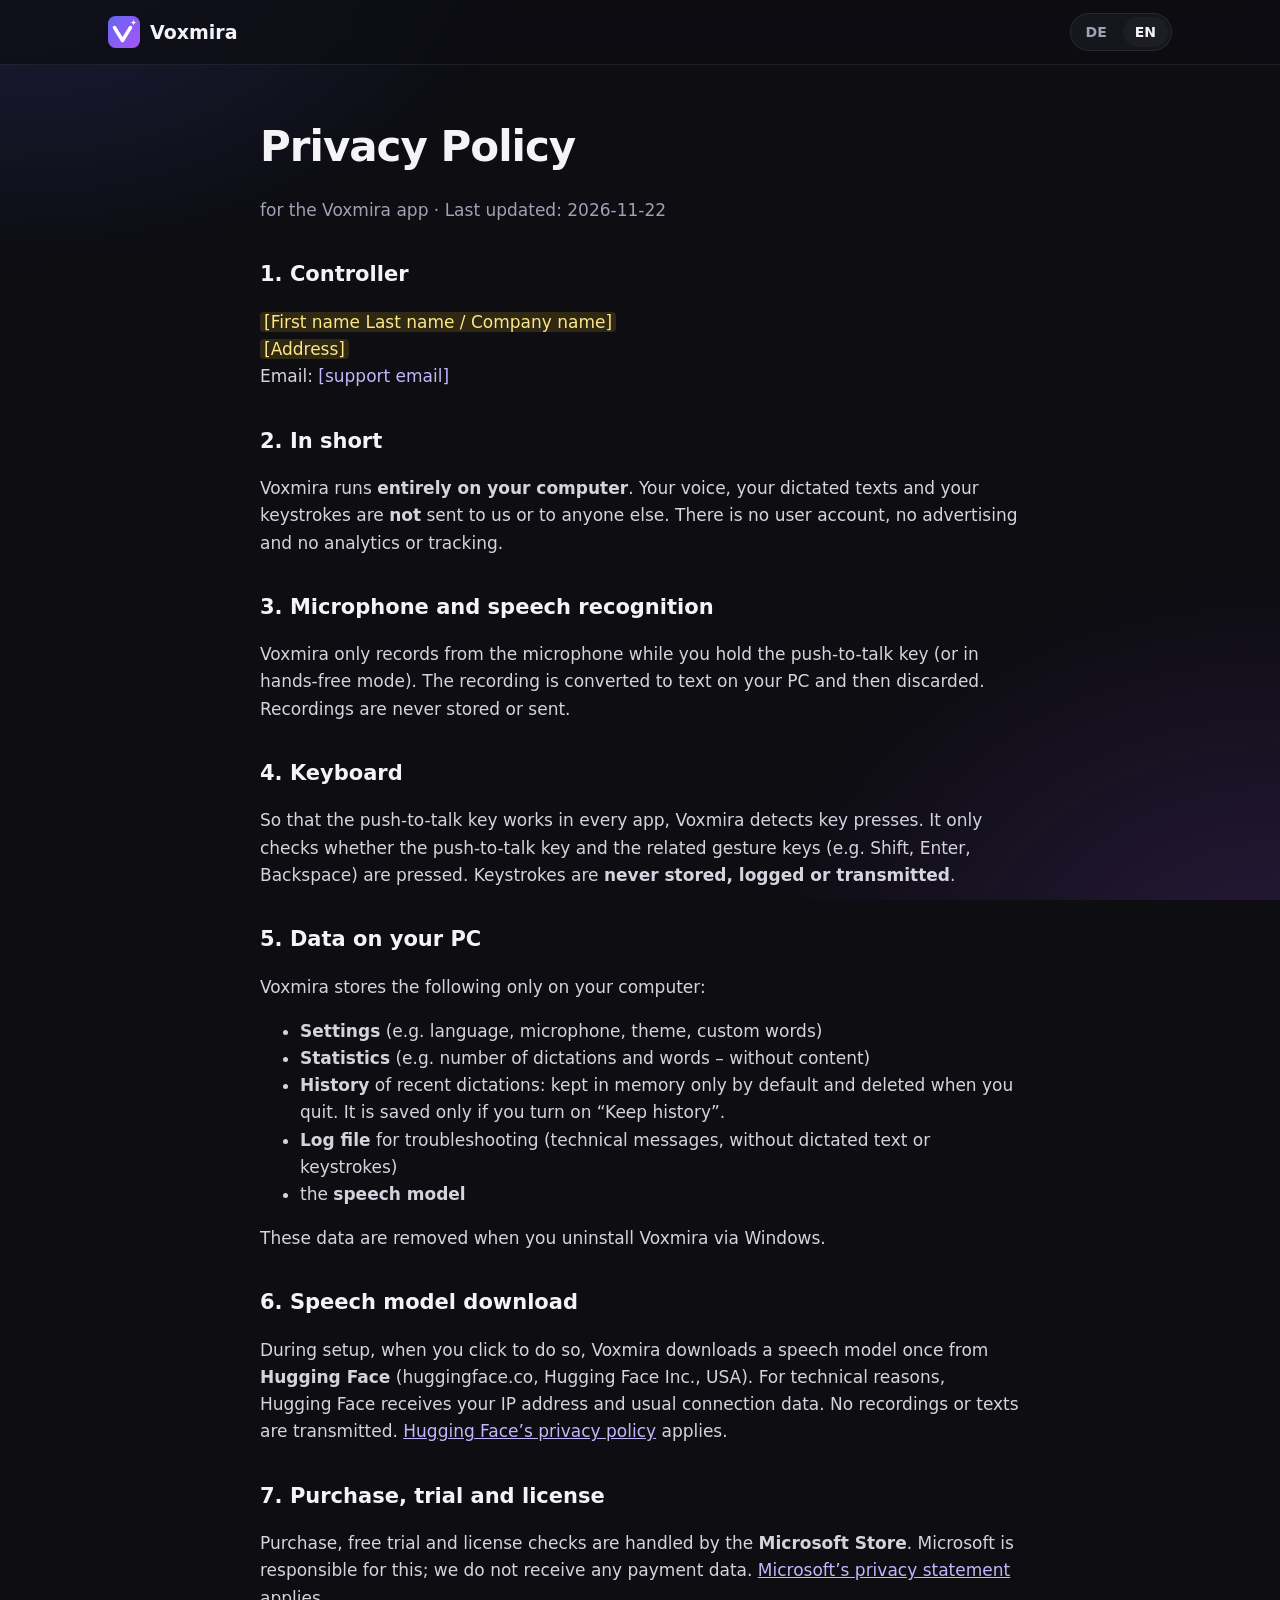
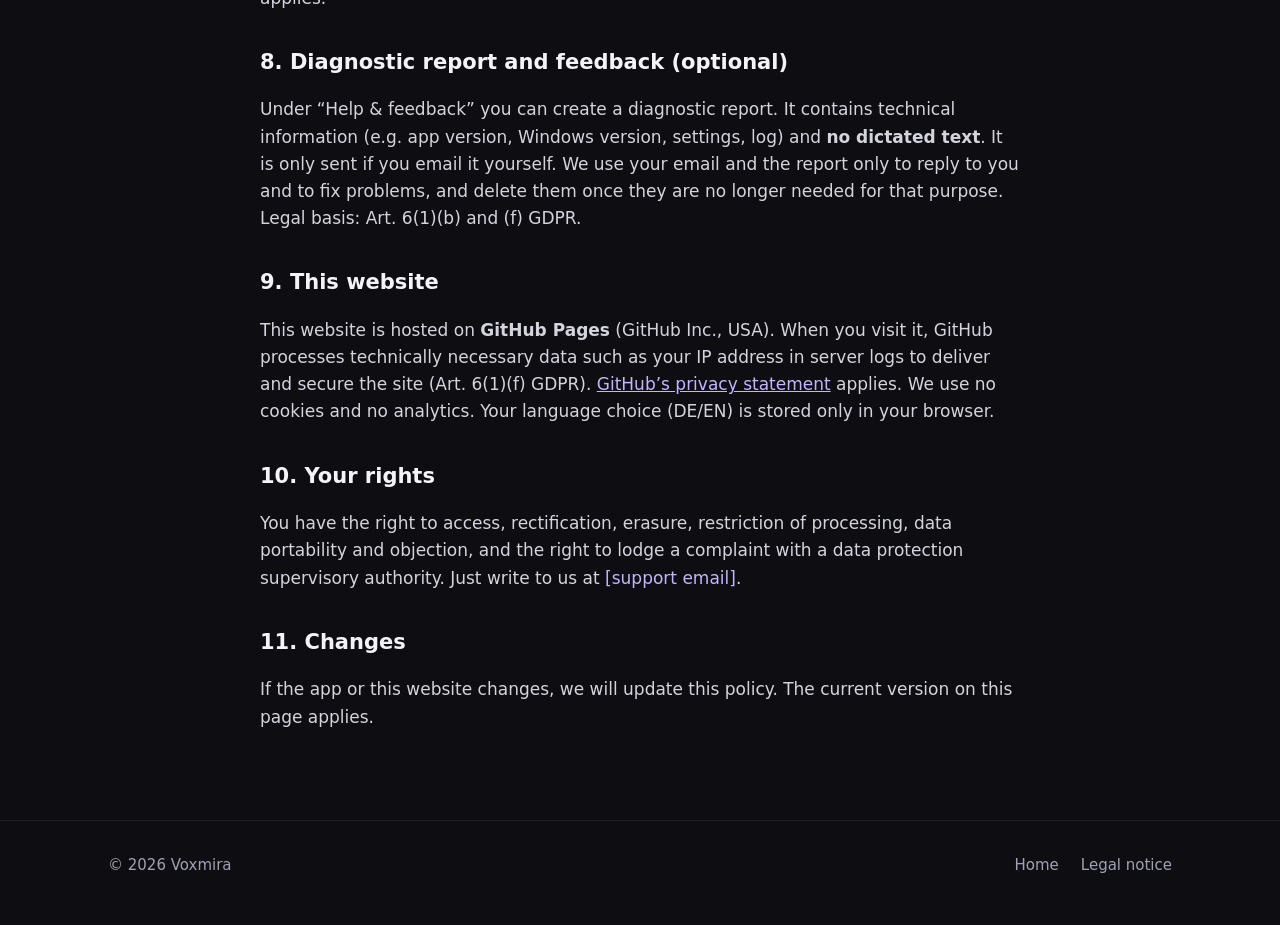
==== datenschutz.html @ 9b49f681 "Store-Bilder (Logo, Werbebild, 4 Screenshots DE/EN), Webseite (Start, Datenschutz, Impressum, DE/EN)" ====
<!doctype html>
<html lang="de" data-lang="de">
<head>
<meta charset="utf-8">
<meta name="viewport" content="width=device-width, initial-scale=1">
<title>Voxmira – Datenschutz</title>
<meta name="robots" content="noindex">
<link rel="icon" href="logo.svg" type="image/svg+xml">
<link rel="stylesheet" href="style.css">
<script src="config.js"></script>
</head>
<body>
<header class="top">
  <div class="wrap">
    <a class="brand" href="./"><img src="logo.svg" alt="">Voxmira</a>
    <div class="langs" role="group" aria-label="Sprache / Language">
      <button data-l="de" onclick="setLang('de')">DE</button>
      <button data-l="en" onclick="setLang('en')">EN</button>
    </div>
  </div>
</header>

<main class="wrap">
<!-- ===================== DEUTSCH ===================== -->
<article class="doc" lang="de">
  <h1>Datenschutzerklärung</h1>
  <p class="muted">für die App Voxmira · Stand: 22.11.2026</p>

  <h2>1. Verantwortlicher</h2>
  <p><span class="placeholder">[Vorname Nachname / Firmenname]</span><br>
     <span class="placeholder">[Anschrift]</span><br>
     E-Mail: <a data-mail></a></p>

  <h2>2. Kurz gesagt</h2>
  <p>Voxmira arbeitet <b>vollständig auf deinem Computer</b>. Deine Stimme, deine diktierten Texte und deine Tastatureingaben werden <b>nicht</b> an uns oder an Dritte übertragen. Es gibt kein Benutzerkonto, keine Werbung, keine Analyse- oder Tracking-Dienste.</p>

  <h2>3. Mikrofon und Spracherkennung</h2>
  <p>Voxmira nimmt das Mikrofon nur auf, solange du die Sprechtaste hältst (oder im Freihand-Modus). Die Aufnahme wird direkt auf deinem PC in Text umgewandelt und danach verworfen. Aufnahmen werden weder gespeichert noch versendet.</p>

  <h2>4. Tastatur</h2>
  <p>Damit du die Sprechtaste in jedem Programm nutzen kannst, erkennt Voxmira Tastendrücke. Ausgewertet wird nur, ob die Sprechtaste und die dazugehörigen Gesten-Tasten (z. B. Shift, Enter, Rücktaste) gedrückt sind. Tastatureingaben werden <b>nie gespeichert, protokolliert oder übertragen</b>.</p>

  <h2>5. Daten auf deinem PC</h2>
  <p>Voxmira speichert ausschließlich auf deinem Computer:</p>
  <ul>
    <li><b>Einstellungen</b> (z. B. Sprache, Mikrofon, Design, eigene Wörter)</li>
    <li><b>Statistik</b> (z. B. Anzahl der Diktate und Wörter – ohne Inhalte)</li>
    <li><b>Verlauf</b> der letzten Diktate: standardmäßig nur im Arbeitsspeicher und nach dem Beenden gelöscht. Nur wenn du „Verlauf behalten“ einschaltest, wird er gespeichert.</li>
    <li><b>Protokolldatei</b> zur Fehlersuche (technische Meldungen, ohne diktierte Texte und ohne Tastatureingaben)</li>
    <li>das <b>Sprachmodell</b></li>
  </ul>
  <p>Beim Deinstallieren über Windows werden diese Daten entfernt.</p>

  <h2>6. Download des Sprachmodells</h2>
  <p>Beim Einrichten lädt Voxmira auf deinen Klick einmalig ein Sprachmodell von <b>Hugging Face</b> (huggingface.co, Hugging Face Inc., USA) herunter. Dabei erfährt Hugging Face technisch bedingt deine IP-Adresse und übliche Verbindungsdaten. Es werden keine Aufnahmen oder Texte übertragen. Es gilt die <a href="https://huggingface.co/privacy" rel="noopener">Datenschutzerklärung von Hugging Face</a>.</p>

  <h2>7. Kauf, Testphase und Lizenz</h2>
  <p>Kauf, kostenlose Testphase und Lizenzprüfung laufen über den <b>Microsoft Store</b>. Dafür ist Microsoft verantwortlich; wir erhalten keine Zahlungsdaten. Es gilt die <a href="https://privacy.microsoft.com/de-de/privacystatement" rel="noopener">Datenschutzerklärung von Microsoft</a>.</p>

  <h2>8. Problembericht und Feedback (freiwillig)</h2>
  <p>Unter „Hilfe &amp; Feedback“ kannst du einen Analysebericht erstellen. Er enthält technische Angaben (z. B. App-Version, Windows-Version, Einstellungen, Protokoll) und <b>keine diktierten Texte</b>. Der Bericht wird nur verschickt, wenn du ihn selbst per E-Mail sendest. Wir nutzen deine E-Mail und den Bericht nur, um dir zu antworten und Fehler zu beheben, und löschen sie, wenn sie dafür nicht mehr nötig sind. Rechtsgrundlage ist Art. 6 Abs. 1 lit. b und f DSGVO.</p>

  <h2>9. Diese Webseite</h2>
  <p>Diese Webseite wird über <b>GitHub Pages</b> (GitHub Inc., USA) bereitgestellt. Beim Aufruf verarbeitet GitHub technisch notwendige Daten wie deine IP-Adresse in Server-Protokollen, um die Seite auszuliefern und abzusichern (Art. 6 Abs. 1 lit. f DSGVO). Es gilt die <a href="https://docs.github.com/de/site-policy/privacy-policies/github-general-privacy-statement" rel="noopener">Datenschutzerklärung von GitHub</a>. Wir setzen keine Cookies und keine Analyse-Werkzeuge ein. Deine Sprachwahl (DE/EN) wird nur in deinem Browser gespeichert.</p>

  <h2>10. Deine Rechte</h2>
  <p>Du hast das Recht auf Auskunft, Berichtigung, Löschung, Einschränkung der Verarbeitung, Datenübertragbarkeit und Widerspruch sowie das Recht, dich bei einer Datenschutz-Aufsichtsbehörde zu beschweren. Schreib uns dazu einfach an <a data-mail></a>.</p>

  <h2>11. Änderungen</h2>
  <p>Wenn sich die App oder diese Webseite ändert, passen wir diese Erklärung an. Es gilt die jeweils aktuelle Fassung auf dieser Seite.</p>
</article>

<!-- ===================== ENGLISH ===================== -->
<article class="doc" lang="en">
  <h1>Privacy Policy</h1>
  <p class="muted">for the Voxmira app · Last updated: 2026-11-22</p>

  <h2>1. Controller</h2>
  <p><span class="placeholder">[First name Last name / Company name]</span><br>
     <span class="placeholder">[Address]</span><br>
     Email: <a data-mail></a></p>

  <h2>2. In short</h2>
  <p>Voxmira runs <b>entirely on your computer</b>. Your voice, your dictated texts and your keystrokes are <b>not</b> sent to us or to anyone else. There is no user account, no advertising and no analytics or tracking.</p>

  <h2>3. Microphone and speech recognition</h2>
  <p>Voxmira only records from the microphone while you hold the push-to-talk key (or in hands-free mode). The recording is converted to text on your PC and then discarded. Recordings are never stored or sent.</p>

  <h2>4. Keyboard</h2>
  <p>So that the push-to-talk key works in every app, Voxmira detects key presses. It only checks whether the push-to-talk key and the related gesture keys (e.g. Shift, Enter, Backspace) are pressed. Keystrokes are <b>never stored, logged or transmitted</b>.</p>

  <h2>5. Data on your PC</h2>
  <p>Voxmira stores the following only on your computer:</p>
  <ul>
    <li><b>Settings</b> (e.g. language, microphone, theme, custom words)</li>
    <li><b>Statistics</b> (e.g. number of dictations and words – without content)</li>
    <li><b>History</b> of recent dictations: kept in memory only by default and deleted when you quit. It is saved only if you turn on “Keep history”.</li>
    <li><b>Log file</b> for troubleshooting (technical messages, without dictated text or keystrokes)</li>
    <li>the <b>speech model</b></li>
  </ul>
  <p>These data are removed when you uninstall Voxmira via Windows.</p>

  <h2>6. Speech model download</h2>
  <p>During setup, when you click to do so, Voxmira downloads a speech model once from <b>Hugging Face</b> (huggingface.co, Hugging Face Inc., USA). For technical reasons, Hugging Face receives your IP address and usual connection data. No recordings or texts are transmitted. <a href="https://huggingface.co/privacy" rel="noopener">Hugging Face’s privacy policy</a> applies.</p>

  <h2>7. Purchase, trial and license</h2>
  <p>Purchase, free trial and license checks are handled by the <b>Microsoft Store</b>. Microsoft is responsible for this; we do not receive any payment data. <a href="https://privacy.microsoft.com/en-us/privacystatement" rel="noopener">Microsoft’s privacy statement</a> applies.</p>

  <h2>8. Diagnostic report and feedback (optional)</h2>
  <p>Under “Help &amp; feedback” you can create a diagnostic report. It contains technical information (e.g. app version, Windows version, settings, log) and <b>no dictated text</b>. It is only sent if you email it yourself. We use your email and the report only to reply to you and to fix problems, and delete them once they are no longer needed for that purpose. Legal basis: Art. 6(1)(b) and (f) GDPR.</p>

  <h2>9. This website</h2>
  <p>This website is hosted on <b>GitHub Pages</b> (GitHub Inc., USA). When you visit it, GitHub processes technically necessary data such as your IP address in server logs to deliver and secure the site (Art. 6(1)(f) GDPR). <a href="https://docs.github.com/en/site-policy/privacy-policies/github-general-privacy-statement" rel="noopener">GitHub’s privacy statement</a> applies. We use no cookies and no analytics. Your language choice (DE/EN) is stored only in your browser.</p>

  <h2>10. Your rights</h2>
  <p>You have the right to access, rectification, erasure, restriction of processing, data portability and objection, and the right to lodge a complaint with a data protection supervisory authority. Just write to us at <a data-mail></a>.</p>

  <h2>11. Changes</h2>
  <p>If the app or this website changes, we will update this policy. The current version on this page applies.</p>
</article>
</main>

<footer>
  <div class="wrap">
    <span>© 2026 Voxmira</span>
    <nav>
      <a href="./"><span lang="de">Startseite</span><span lang="en">Home</span></a>
      <a href="impressum.html"><span lang="de">Impressum</span><span lang="en">Legal notice</span></a>
    </nav>
  </div>
</footer>
</body>
</html>
---- style.css ----
:root {
  --bg: #0d0d12;
  --surface: #16161d;
  --surface-2: #1d1d26;
  --border: rgba(255, 255, 255, .08);
  --text: #f4f4f8;
  --muted: #a1a1b5;
  --v1: #6366f1;
  --v2: #a855f7;
  --green: #22c55e;
  --radius: 18px;
  color-scheme: dark;
}

* { box-sizing: border-box; }
html { scroll-behavior: smooth; }
body {
  margin: 0;
  background: var(--bg);
  color: var(--text);
  font-family: "Segoe UI Variable Text", "Segoe UI", system-ui, -apple-system, sans-serif;
  font-size: 17px;
  line-height: 1.6;
  -webkit-font-smoothing: antialiased;
}
body::before {
  content: "";
  position: fixed; inset: 0; z-index: -1; pointer-events: none;
  background:
    radial-gradient(900px 600px at 0% -10%, rgba(99, 102, 241, .22), transparent 60%),
    radial-gradient(900px 700px at 100% 110%, rgba(168, 85, 247, .18), transparent 60%);
}

/* Sprachumschaltung: Inhalte gibt es doppelt, sichtbar ist nur die aktive Sprache */
html[data-lang="de"] [lang="en"]:not(html),
html[data-lang="en"] [lang="de"]:not(html) { display: none !important; }

a { color: #c4b5fd; }
a:hover { color: #ddd6fe; }
img { max-width: 100%; display: block; }

.wrap { max-width: 1120px; margin: 0 auto; padding: 0 16px; }
@media (min-width: 640px) { .wrap { padding: 0 28px; } }

.grad {
  background: linear-gradient(90deg, var(--v1), var(--v2));
  -webkit-background-clip: text; background-clip: text; color: transparent;
}

/* Kopfzeile */
header.top { position: sticky; top: 0; z-index: 10; backdrop-filter: blur(14px); background: rgba(13, 13, 18, .72); border-bottom: 1px solid var(--border); }
header.top .wrap { display: flex; align-items: center; justify-content: space-between; height: 64px; gap: 12px; }
.brand { display: flex; align-items: center; gap: 10px; font-weight: 700; font-size: 19px; color: var(--text); text-decoration: none; }
.brand img { width: 32px; height: 32px; }
.langs { display: flex; gap: 4px; background: var(--surface); border: 1px solid var(--border); border-radius: 999px; padding: 3px; }
.langs button { border: 0; background: transparent; color: var(--muted); font: inherit; font-size: 14px; font-weight: 600; padding: 4px 12px; border-radius: 999px; cursor: pointer; }
html[data-lang="de"] .langs [data-l="de"], html[data-lang="en"] .langs [data-l="en"] { background: var(--surface-2); color: var(--text); }

/* Knöpfe */
.btn {
  display: inline-flex; align-items: center; gap: 10px;
  padding: 14px 26px; border-radius: 14px; font-weight: 650; font-size: 17px;
  color: #fff; text-decoration: none; cursor: pointer;
  background: linear-gradient(90deg, var(--v1), var(--v2));
  box-shadow: 0 12px 34px rgba(139, 92, 246, .35);
  transition: transform .15s ease, box-shadow .15s ease;
}
.btn:hover { color: #fff; transform: translateY(-1px); box-shadow: 0 16px 40px rgba(139, 92, 246, .45); }
.btn svg { width: 20px; height: 20px; flex: none; }
.btn.soon { cursor: default; opacity: .85; }
.btn.soon:hover { transform: none; }
.note { color: var(--muted); font-size: 15px; margin-top: 14px; }

/* Startbereich */
.hero { text-align: center; padding: 72px 0 40px; }
.hero .icon { width: 96px; height: 96px; margin: 0 auto 28px; filter: drop-shadow(0 18px 40px rgba(139, 92, 246, .5)); }
.hero h1 { font-size: clamp(38px, 7vw, 68px); line-height: 1.05; letter-spacing: -1.5px; margin: 0; font-weight: 750; }
.hero p.lead { font-size: clamp(18px, 2.4vw, 22px); color: var(--muted); max-width: 640px; margin: 20px auto 32px; }

/* Vorführung: Fenster + Leiste */
.demo { max-width: 760px; margin: 48px auto 0; text-align: left; }
.demo .win { background: #f7f7fa; color: #1e1e23; border-radius: var(--radius); overflow: hidden; box-shadow: 0 30px 80px rgba(0, 0, 0, .55); }
.demo .win .bar { height: 40px; background: #ececf2; display: flex; align-items: center; gap: 8px; padding: 0 16px; font-size: 14px; color: #666; }
.demo .win .bar i { width: 11px; height: 11px; border-radius: 50%; background: #cfcfd8; display: block; }
.demo .win .body { padding: 22px 26px; min-height: 130px; font-size: 18px; }
.caret { display: inline-block; width: 2px; height: 1.1em; background: var(--v1); vertical-align: -3px; animation: blink 1s steps(1) infinite; }
@keyframes blink { 50% { opacity: 0; } }
.vbar { display: flex; align-items: center; gap: 12px; margin-top: 18px; height: 50px; padding: 0 18px; border-radius: 14px; background: rgba(28, 28, 30, .96); box-shadow: 0 16px 40px rgba(0, 0, 0, .5), 0 0 0 1px var(--border); font-size: 16px; transition: opacity .3s; }
.vbar .dot { width: 11px; height: 11px; border-radius: 50%; background: var(--green); box-shadow: 0 0 12px rgba(34, 197, 94, .8); flex: none; }
.vbar.idle .dot { background: #8b5cf6; box-shadow: none; }
.vbar b { flex: none; color: #e1e1e6; }
.vbar span { flex: 1; color: #c6c6cc; white-space: nowrap; overflow: hidden; text-overflow: ellipsis; min-width: 0; }
.vbar .lvl { width: 70px; height: 4px; background: #47474d; border-radius: 2px; overflow: hidden; flex: none; }
.vbar .lvl i { display: block; height: 100%; width: 0; background: var(--green); transition: width .12s; }
kbd { font-family: inherit; font-size: .85em; font-weight: 700; padding: 2px 8px; border-radius: 7px; background: var(--surface-2); border: 1px solid var(--border); border-bottom-width: 3px; }

/* Abschnitte */
section { padding: 64px 0; }
section h2 { font-size: clamp(28px, 4.2vw, 40px); letter-spacing: -.8px; line-height: 1.15; margin: 0 0 12px; text-align: center; }
section p.sub { text-align: center; color: var(--muted); max-width: 620px; margin: 0 auto 40px; }

.grid { display: grid; gap: 16px; grid-template-columns: repeat(auto-fit, minmax(230px, 1fr)); }
.card { background: var(--surface); border: 1px solid var(--border); border-radius: var(--radius); padding: 24px; }
.card .emo { font-size: 28px; }
.card h3 { margin: 10px 0 6px; font-size: 19px; }
.card p { margin: 0; color: var(--muted); font-size: 16px; }

.steps { counter-reset: s; }
.steps .card h3::before { counter-increment: s; content: counter(s); display: inline-grid; place-items: center; width: 30px; height: 30px; margin-right: 10px; border-radius: 50%; background: linear-gradient(135deg, var(--v1), var(--v2)); font-size: 15px; vertical-align: 2px; }

.shots { display: grid; gap: 18px; grid-template-columns: repeat(auto-fit, minmax(300px, 1fr)); }
.shots img { border-radius: 14px; border: 1px solid var(--border); box-shadow: 0 20px 50px rgba(0, 0, 0, .4); }

/* Fragen */
.faq { max-width: 760px; margin: 0 auto; }
.faq details { background: var(--surface); border: 1px solid var(--border); border-radius: 14px; padding: 0 22px; margin-bottom: 10px; }
.faq summary { cursor: pointer; padding: 18px 0; font-weight: 650; list-style: none; display: flex; justify-content: space-between; gap: 12px; }
.faq summary::-webkit-details-marker { display: none; }
.faq summary::after { content: "+"; color: var(--muted); font-weight: 400; font-size: 22px; line-height: 1; }
.faq details[open] summary::after { content: "–"; }
.faq details p { margin: 0 0 18px; color: var(--muted); }

.cta { text-align: center; }

/* Fußzeile */
footer { border-top: 1px solid var(--border); padding: 32px 0 48px; color: var(--muted); font-size: 15px; }
footer .wrap { display: flex; flex-wrap: wrap; gap: 14px 28px; justify-content: space-between; align-items: center; }
footer nav { display: flex; flex-wrap: wrap; gap: 8px 22px; }
footer a { color: var(--muted); text-decoration: none; }
footer a:hover { color: var(--text); }

/* Textseiten (Datenschutz, Impressum) */
.doc { max-width: 760px; margin: 0 auto; padding: 48px 0 72px; }
.doc h1 { font-size: clamp(30px, 5vw, 42px); letter-spacing: -1px; margin: 0 0 6px; }
.doc h2 { font-size: 21px; margin: 34px 0 8px; }
.doc p, .doc li { color: #d4d4de; }
.doc .muted { color: var(--muted); }
.doc code { background: var(--surface-2); padding: 1px 6px; border-radius: 6px; font-size: .92em; }
.placeholder { background: rgba(250, 204, 21, .14); color: #fde68a; padding: 0 4px; border-radius: 4px; }
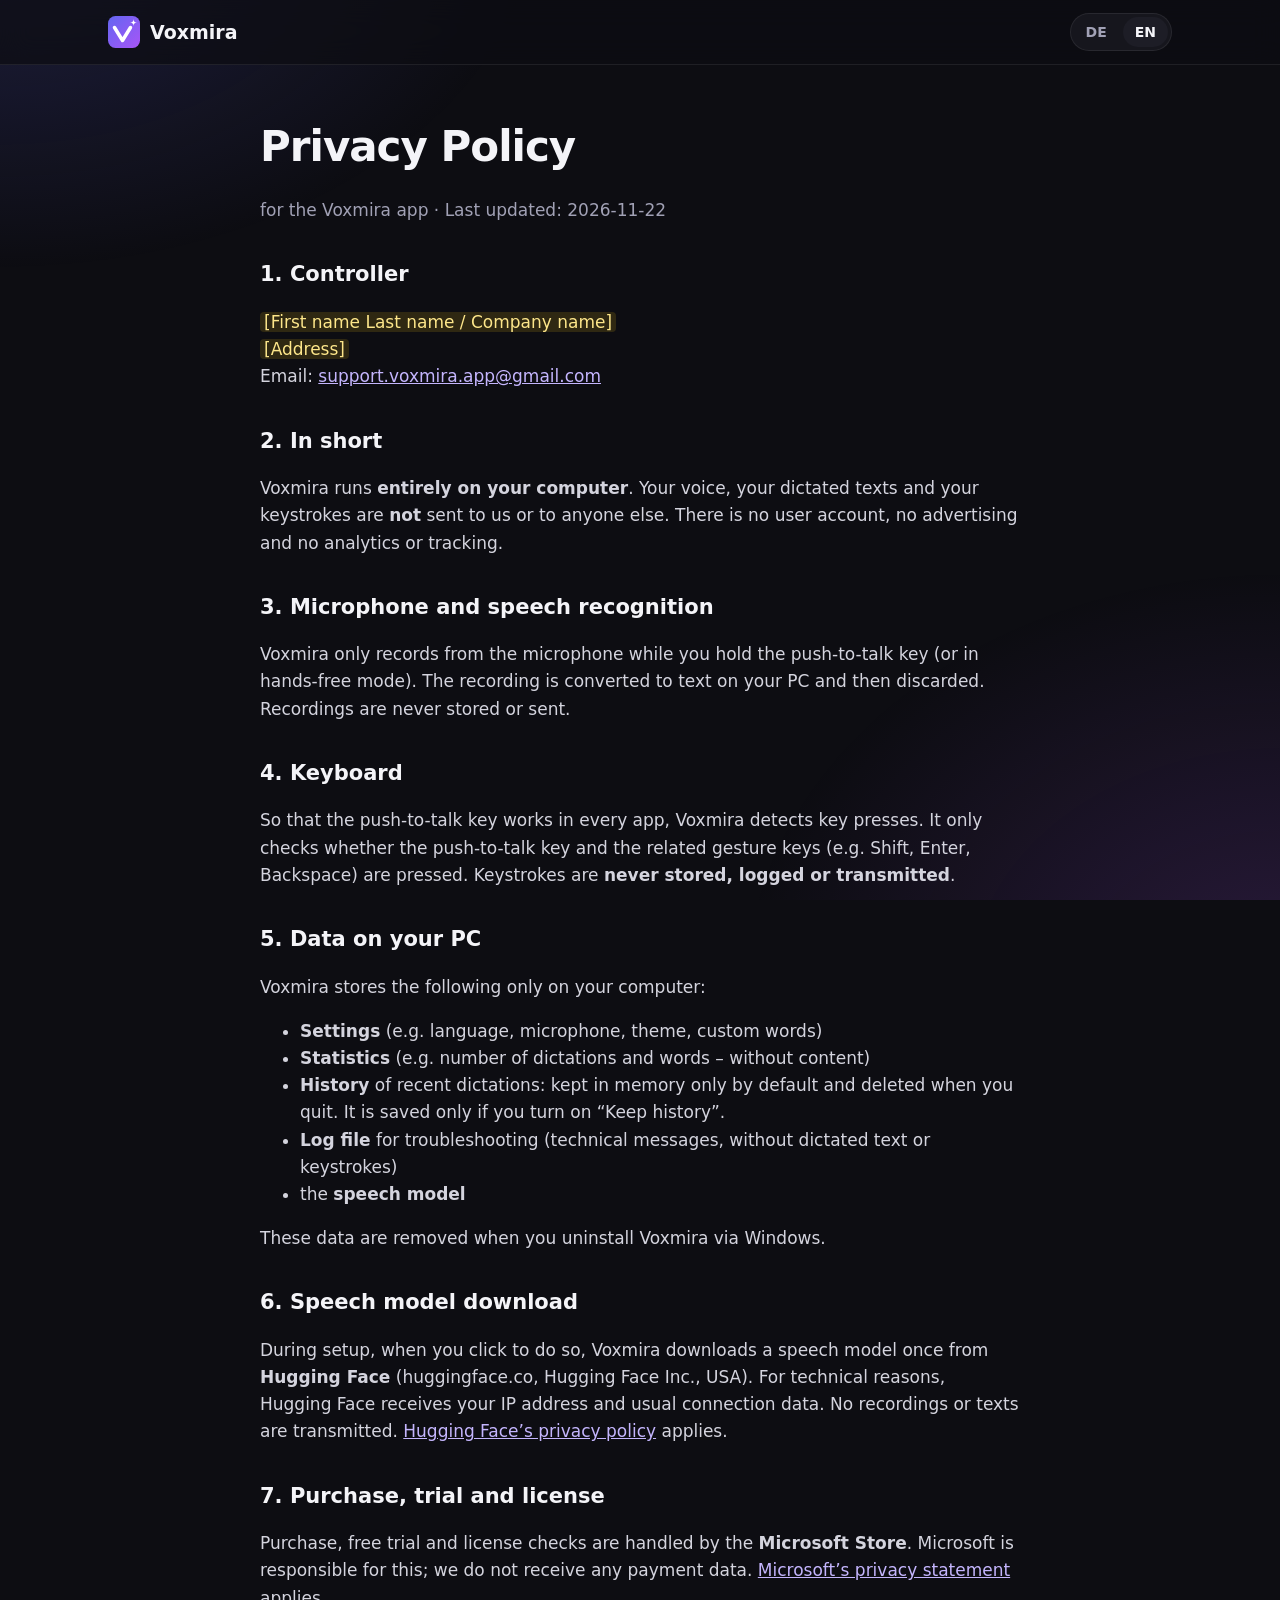
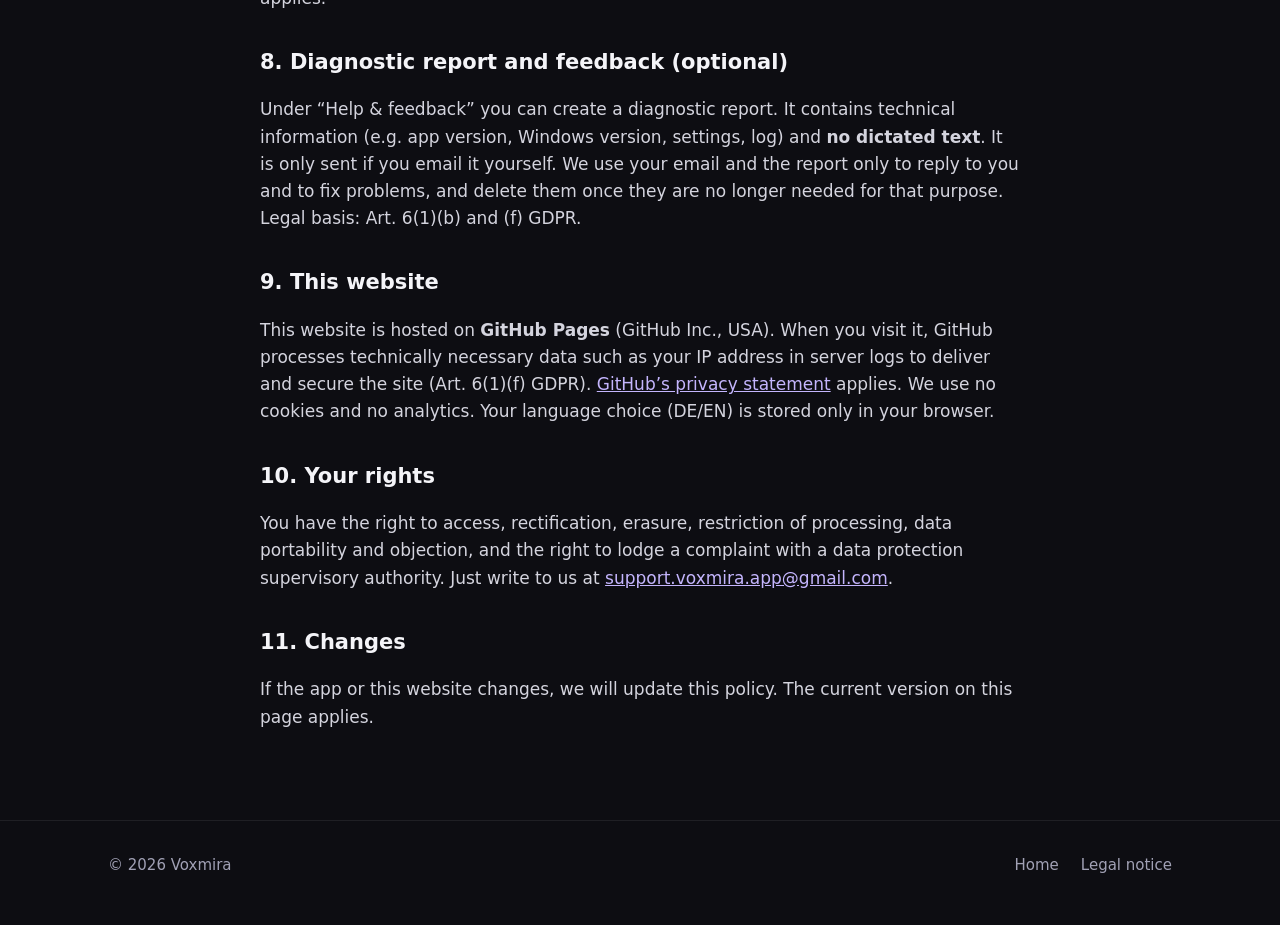
==== commit 957dff0c: "Webseite: Versionsnummer an CSS/JS gegen alten Browser-Zwischenspeicher Co-Authored-By: Claude Opus " ====
--- a/datenschutz.html
+++ b/datenschutz.html
@@ -6,8 +6,8 @@
 <title>Voxmira – Datenschutz</title>
 <meta name="robots" content="noindex">
 <link rel="icon" href="logo.svg" type="image/svg+xml">
-<link rel="stylesheet" href="style.css">
-<script src="config.js"></script>
+<link rel="stylesheet" href="style.css?v=3">
+<script src="config.js?v=3"></script>
 </head>
 <body>
 <header class="top">
--- a/style.css
+++ b/style.css
@@ -108,8 +108,13 @@
 .steps { counter-reset: s; }
 .steps .card h3::before { counter-increment: s; content: counter(s); display: inline-grid; place-items: center; width: 30px; height: 30px; margin-right: 10px; border-radius: 50%; background: linear-gradient(135deg, var(--v1), var(--v2)); font-size: 15px; vertical-align: 2px; }
 
-.shots { display: grid; gap: 18px; grid-template-columns: repeat(auto-fit, minmax(300px, 1fr)); }
-.shots img { border-radius: 14px; border: 1px solid var(--border); box-shadow: 0 20px 50px rgba(0, 0, 0, .4); }
+/* Funktionen mit großen App-Ansichten: Text oben, Bild darunter in (fast) Originalgröße – sonst ist die App-Schrift zu klein */
+.feature { margin-top: 72px; }
+.ftext { max-width: 680px; margin: 0 auto 26px; text-align: center; }
+.feature h3 { font-size: clamp(24px, 3.2vw, 34px); line-height: 1.15; letter-spacing: -.5px; margin: 0 0 10px; }
+.feature p { color: var(--muted); margin: 0; }
+.fimg { max-width: 1100px; margin: 0 auto; }
+.fimg img { width: 100%; border-radius: 14px; border: 1px solid var(--border); box-shadow: 0 24px 60px rgba(0, 0, 0, .5); }
 
 /* Fragen */
 .faq { max-width: 760px; margin: 0 auto; }
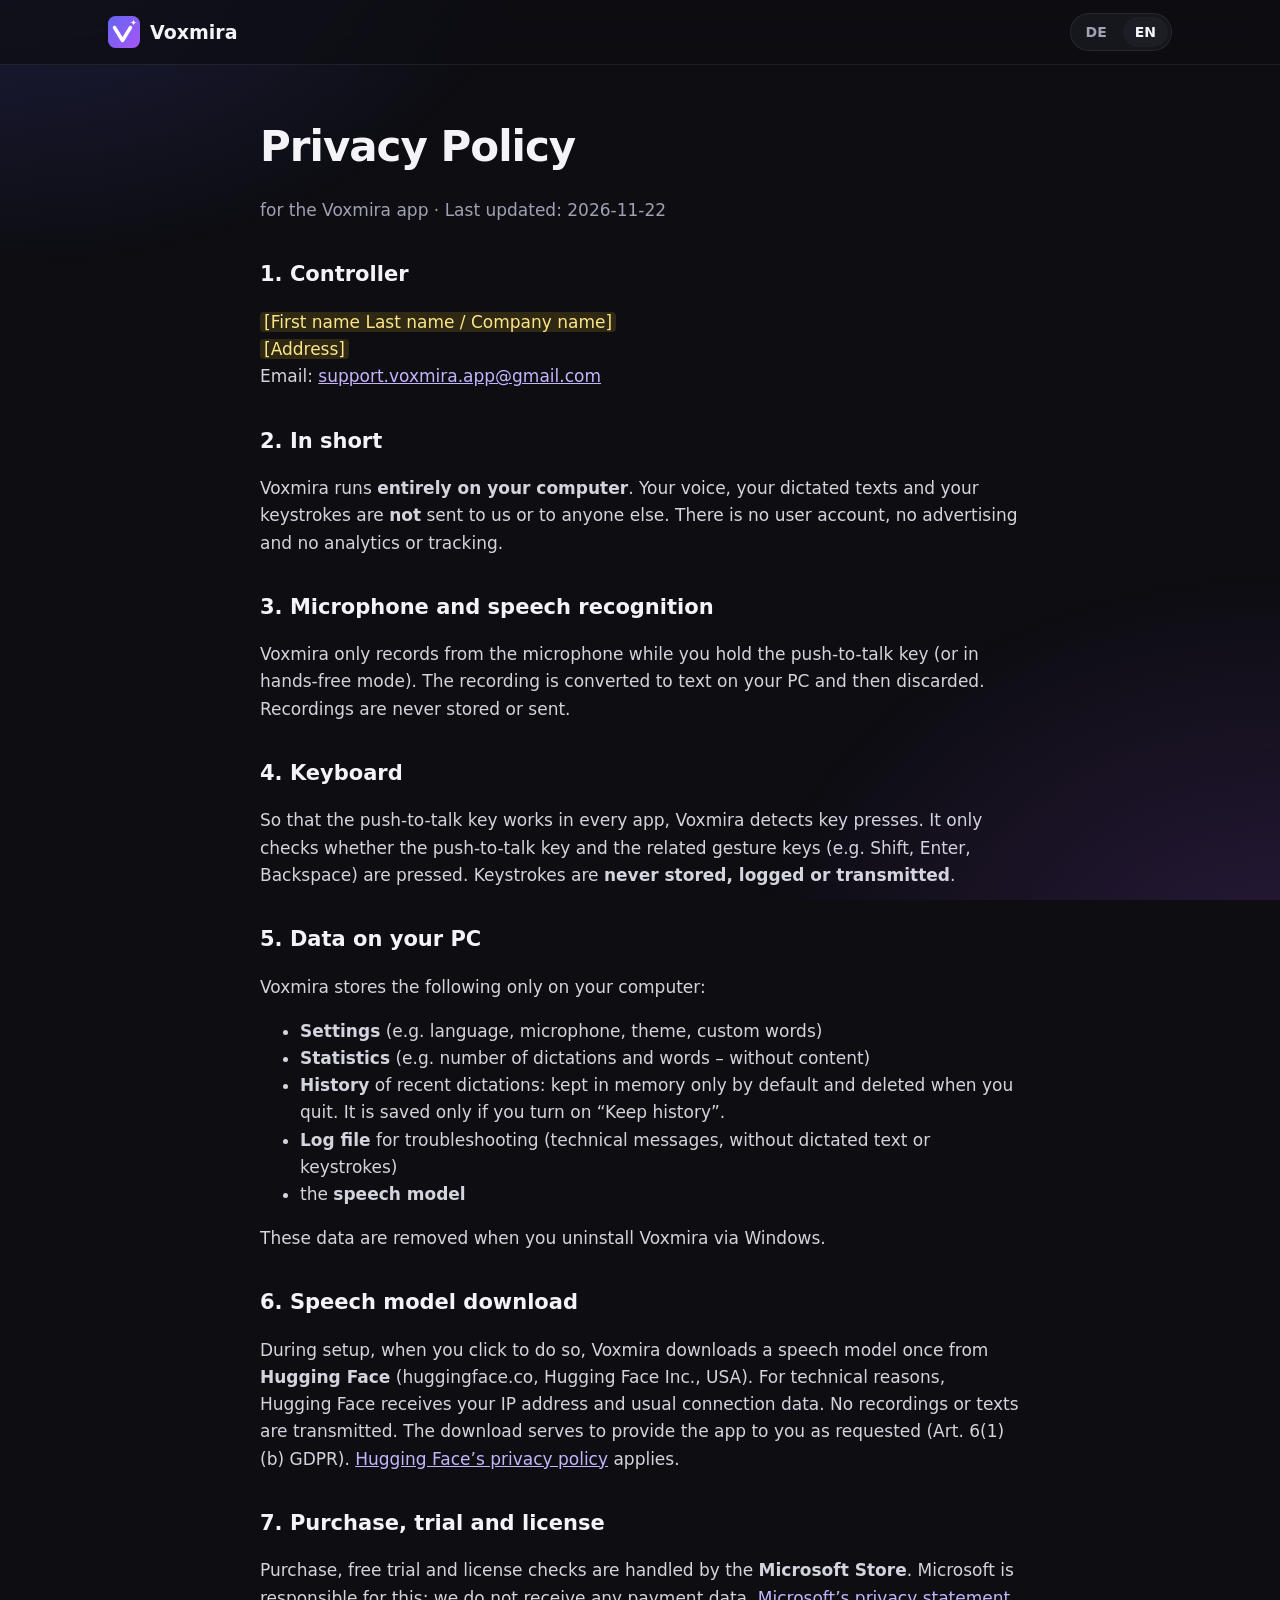
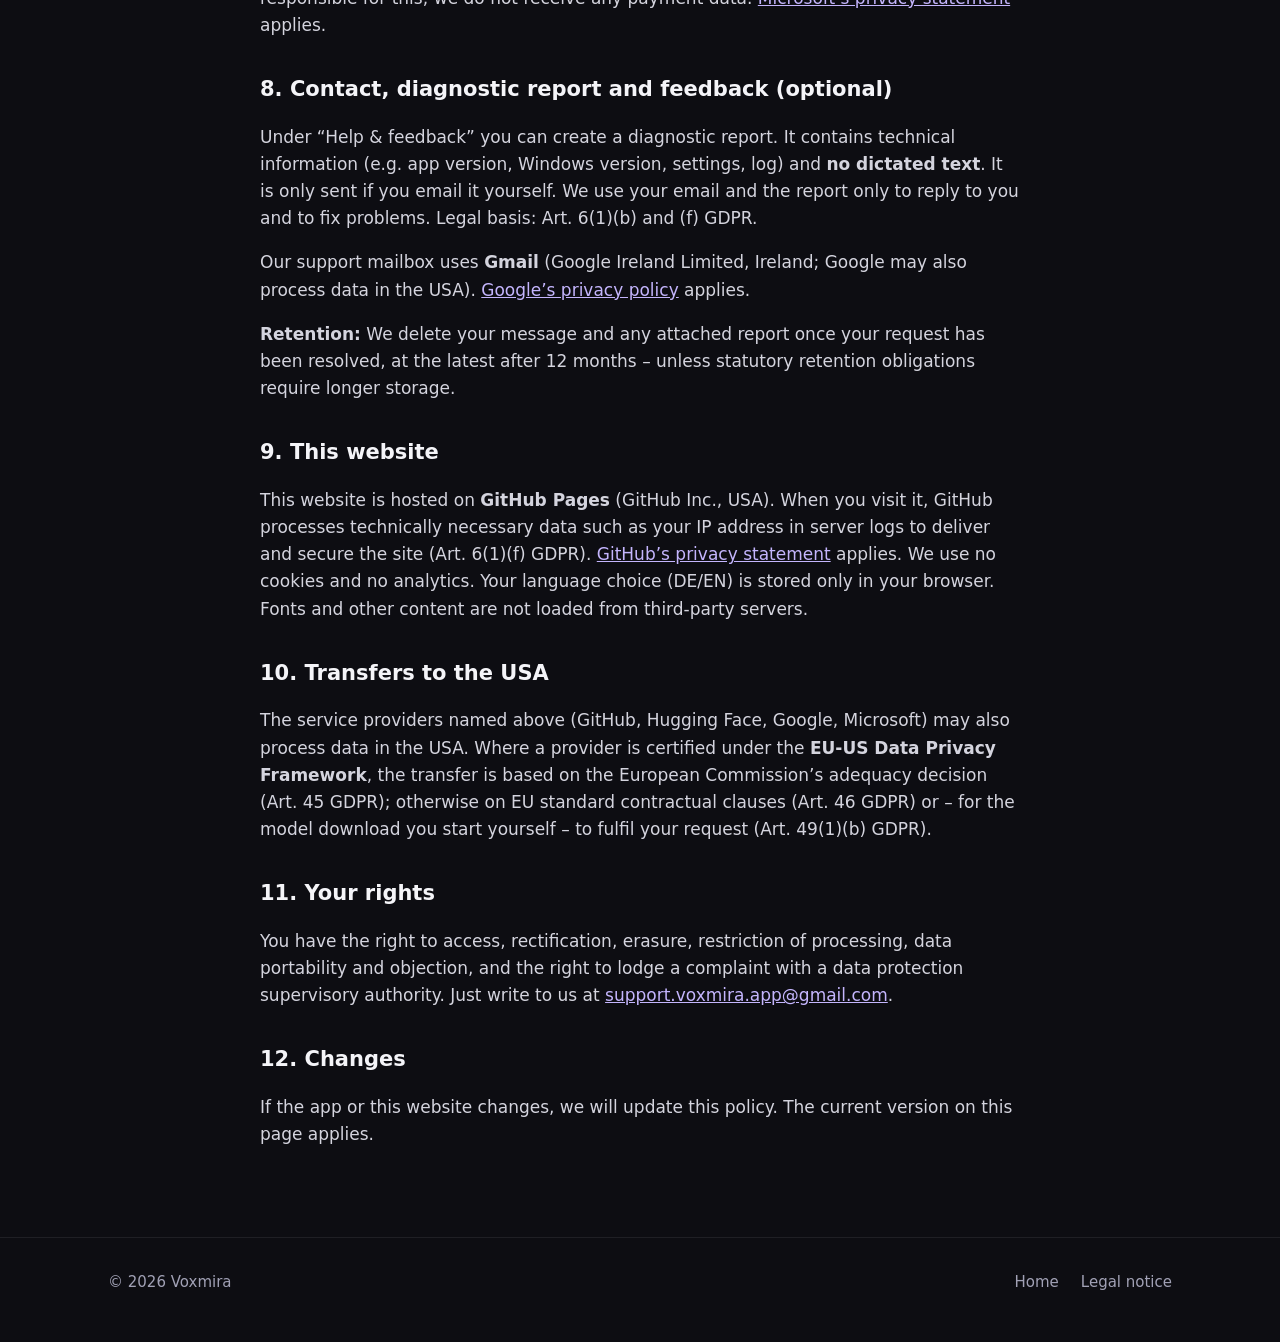
==== commit 4a64843c: "Datenschutz: USA-Übermittlung, Gmail, Speicherdauer, Rechtsgrundlage Download; Impressum: Wirtschaft" ====
--- a/datenschutz.html
+++ b/datenschutz.html
@@ -6,8 +6,8 @@
 <title>Voxmira – Datenschutz</title>
 <meta name="robots" content="noindex">
 <link rel="icon" href="logo.svg" type="image/svg+xml">
-<link rel="stylesheet" href="style.css?v=3">
-<script src="config.js?v=3"></script>
+<link rel="stylesheet" href="style.css?v=5">
+<script src="config.js?v=5"></script>
 </head>
 <body>
 <header class="top">
@@ -52,21 +52,26 @@
   <p>Beim Deinstallieren über Windows werden diese Daten entfernt.</p>
 
   <h2>6. Download des Sprachmodells</h2>
-  <p>Beim Einrichten lädt Voxmira auf deinen Klick einmalig ein Sprachmodell von <b>Hugging Face</b> (huggingface.co, Hugging Face Inc., USA) herunter. Dabei erfährt Hugging Face technisch bedingt deine IP-Adresse und übliche Verbindungsdaten. Es werden keine Aufnahmen oder Texte übertragen. Es gilt die <a href="https://huggingface.co/privacy" rel="noopener">Datenschutzerklärung von Hugging Face</a>.</p>
+  <p>Beim Einrichten lädt Voxmira auf deinen Klick einmalig ein Sprachmodell von <b>Hugging Face</b> (huggingface.co, Hugging Face Inc., USA) herunter. Dabei erfährt Hugging Face technisch bedingt deine IP-Adresse und übliche Verbindungsdaten. Es werden keine Aufnahmen oder Texte übertragen. Der Download dient dazu, dir die App wie gewünscht bereitzustellen (Art. 6 Abs. 1 lit. b DSGVO). Es gilt die <a href="https://huggingface.co/privacy" rel="noopener">Datenschutzerklärung von Hugging Face</a>.</p>
 
   <h2>7. Kauf, Testphase und Lizenz</h2>
   <p>Kauf, kostenlose Testphase und Lizenzprüfung laufen über den <b>Microsoft Store</b>. Dafür ist Microsoft verantwortlich; wir erhalten keine Zahlungsdaten. Es gilt die <a href="https://privacy.microsoft.com/de-de/privacystatement" rel="noopener">Datenschutzerklärung von Microsoft</a>.</p>
 
-  <h2>8. Problembericht und Feedback (freiwillig)</h2>
-  <p>Unter „Hilfe &amp; Feedback“ kannst du einen Analysebericht erstellen. Er enthält technische Angaben (z. B. App-Version, Windows-Version, Einstellungen, Protokoll) und <b>keine diktierten Texte</b>. Der Bericht wird nur verschickt, wenn du ihn selbst per E-Mail sendest. Wir nutzen deine E-Mail und den Bericht nur, um dir zu antworten und Fehler zu beheben, und löschen sie, wenn sie dafür nicht mehr nötig sind. Rechtsgrundlage ist Art. 6 Abs. 1 lit. b und f DSGVO.</p>
+  <h2>8. Kontakt, Problembericht und Feedback (freiwillig)</h2>
+  <p>Unter „Hilfe &amp; Feedback“ kannst du einen Analysebericht erstellen. Er enthält technische Angaben (z. B. App-Version, Windows-Version, Einstellungen, Protokoll) und <b>keine diktierten Texte</b>. Der Bericht wird nur verschickt, wenn du ihn selbst per E-Mail sendest. Wir nutzen deine E-Mail und den Bericht nur, um dir zu antworten und Fehler zu beheben. Rechtsgrundlage ist Art. 6 Abs. 1 lit. b und f DSGVO.</p>
+  <p>Für unser Support-Postfach nutzen wir <b>Gmail</b> (Google Ireland Limited, Irland; Google kann Daten auch in den USA verarbeiten). Es gilt die <a href="https://policies.google.com/privacy?hl=de" rel="noopener">Datenschutzerklärung von Google</a>.</p>
+  <p><b>Speicherdauer:</b> Wir löschen deine Nachricht und einen mitgeschickten Bericht, sobald dein Anliegen erledigt ist, spätestens nach 12 Monaten – es sei denn, gesetzliche Aufbewahrungspflichten verlangen eine längere Speicherung.</p>
 
   <h2>9. Diese Webseite</h2>
-  <p>Diese Webseite wird über <b>GitHub Pages</b> (GitHub Inc., USA) bereitgestellt. Beim Aufruf verarbeitet GitHub technisch notwendige Daten wie deine IP-Adresse in Server-Protokollen, um die Seite auszuliefern und abzusichern (Art. 6 Abs. 1 lit. f DSGVO). Es gilt die <a href="https://docs.github.com/de/site-policy/privacy-policies/github-general-privacy-statement" rel="noopener">Datenschutzerklärung von GitHub</a>. Wir setzen keine Cookies und keine Analyse-Werkzeuge ein. Deine Sprachwahl (DE/EN) wird nur in deinem Browser gespeichert.</p>
+  <p>Diese Webseite wird über <b>GitHub Pages</b> (GitHub Inc., USA) bereitgestellt. Beim Aufruf verarbeitet GitHub technisch notwendige Daten wie deine IP-Adresse in Server-Protokollen, um die Seite auszuliefern und abzusichern (Art. 6 Abs. 1 lit. f DSGVO). Es gilt die <a href="https://docs.github.com/de/site-policy/privacy-policies/github-general-privacy-statement" rel="noopener">Datenschutzerklärung von GitHub</a>. Wir setzen keine Cookies und keine Analyse-Werkzeuge ein. Deine Sprachwahl (DE/EN) wird nur in deinem Browser gespeichert. Schriften und andere Inhalte werden nicht von fremden Servern nachgeladen.</p>
 
-  <h2>10. Deine Rechte</h2>
+  <h2>10. Übermittlung in die USA</h2>
+  <p>Die oben genannten Dienstleister (GitHub, Hugging Face, Google, Microsoft) können Daten auch in den USA verarbeiten. Soweit ein Anbieter nach dem <b>EU-US Data Privacy Framework</b> zertifiziert ist, erfolgt die Übermittlung auf Grundlage des Angemessenheitsbeschlusses der EU-Kommission (Art. 45 DSGVO), ansonsten auf Grundlage von EU-Standardvertragsklauseln (Art. 46 DSGVO) bzw. – beim Modell-Download, den du selbst anstößt – zur Erfüllung deiner Anfrage (Art. 49 Abs. 1 lit. b DSGVO).</p>
+
+  <h2>11. Deine Rechte</h2>
   <p>Du hast das Recht auf Auskunft, Berichtigung, Löschung, Einschränkung der Verarbeitung, Datenübertragbarkeit und Widerspruch sowie das Recht, dich bei einer Datenschutz-Aufsichtsbehörde zu beschweren. Schreib uns dazu einfach an <a data-mail></a>.</p>
 
-  <h2>11. Änderungen</h2>
+  <h2>12. Änderungen</h2>
   <p>Wenn sich die App oder diese Webseite ändert, passen wir diese Erklärung an. Es gilt die jeweils aktuelle Fassung auf dieser Seite.</p>
 </article>
 
@@ -101,21 +106,26 @@
   <p>These data are removed when you uninstall Voxmira via Windows.</p>
 
   <h2>6. Speech model download</h2>
-  <p>During setup, when you click to do so, Voxmira downloads a speech model once from <b>Hugging Face</b> (huggingface.co, Hugging Face Inc., USA). For technical reasons, Hugging Face receives your IP address and usual connection data. No recordings or texts are transmitted. <a href="https://huggingface.co/privacy" rel="noopener">Hugging Face’s privacy policy</a> applies.</p>
+  <p>During setup, when you click to do so, Voxmira downloads a speech model once from <b>Hugging Face</b> (huggingface.co, Hugging Face Inc., USA). For technical reasons, Hugging Face receives your IP address and usual connection data. No recordings or texts are transmitted. The download serves to provide the app to you as requested (Art. 6(1)(b) GDPR). <a href="https://huggingface.co/privacy" rel="noopener">Hugging Face’s privacy policy</a> applies.</p>
 
   <h2>7. Purchase, trial and license</h2>
   <p>Purchase, free trial and license checks are handled by the <b>Microsoft Store</b>. Microsoft is responsible for this; we do not receive any payment data. <a href="https://privacy.microsoft.com/en-us/privacystatement" rel="noopener">Microsoft’s privacy statement</a> applies.</p>
 
-  <h2>8. Diagnostic report and feedback (optional)</h2>
-  <p>Under “Help &amp; feedback” you can create a diagnostic report. It contains technical information (e.g. app version, Windows version, settings, log) and <b>no dictated text</b>. It is only sent if you email it yourself. We use your email and the report only to reply to you and to fix problems, and delete them once they are no longer needed for that purpose. Legal basis: Art. 6(1)(b) and (f) GDPR.</p>
+  <h2>8. Contact, diagnostic report and feedback (optional)</h2>
+  <p>Under “Help &amp; feedback” you can create a diagnostic report. It contains technical information (e.g. app version, Windows version, settings, log) and <b>no dictated text</b>. It is only sent if you email it yourself. We use your email and the report only to reply to you and to fix problems. Legal basis: Art. 6(1)(b) and (f) GDPR.</p>
+  <p>Our support mailbox uses <b>Gmail</b> (Google Ireland Limited, Ireland; Google may also process data in the USA). <a href="https://policies.google.com/privacy?hl=en" rel="noopener">Google’s privacy policy</a> applies.</p>
+  <p><b>Retention:</b> We delete your message and any attached report once your request has been resolved, at the latest after 12 months – unless statutory retention obligations require longer storage.</p>
 
   <h2>9. This website</h2>
-  <p>This website is hosted on <b>GitHub Pages</b> (GitHub Inc., USA). When you visit it, GitHub processes technically necessary data such as your IP address in server logs to deliver and secure the site (Art. 6(1)(f) GDPR). <a href="https://docs.github.com/en/site-policy/privacy-policies/github-general-privacy-statement" rel="noopener">GitHub’s privacy statement</a> applies. We use no cookies and no analytics. Your language choice (DE/EN) is stored only in your browser.</p>
+  <p>This website is hosted on <b>GitHub Pages</b> (GitHub Inc., USA). When you visit it, GitHub processes technically necessary data such as your IP address in server logs to deliver and secure the site (Art. 6(1)(f) GDPR). <a href="https://docs.github.com/en/site-policy/privacy-policies/github-general-privacy-statement" rel="noopener">GitHub’s privacy statement</a> applies. We use no cookies and no analytics. Your language choice (DE/EN) is stored only in your browser. Fonts and other content are not loaded from third-party servers.</p>
 
-  <h2>10. Your rights</h2>
+  <h2>10. Transfers to the USA</h2>
+  <p>The service providers named above (GitHub, Hugging Face, Google, Microsoft) may also process data in the USA. Where a provider is certified under the <b>EU-US Data Privacy Framework</b>, the transfer is based on the European Commission’s adequacy decision (Art. 45 GDPR); otherwise on EU standard contractual clauses (Art. 46 GDPR) or – for the model download you start yourself – to fulfil your request (Art. 49(1)(b) GDPR).</p>
+
+  <h2>11. Your rights</h2>
   <p>You have the right to access, rectification, erasure, restriction of processing, data portability and objection, and the right to lodge a complaint with a data protection supervisory authority. Just write to us at <a data-mail></a>.</p>
 
-  <h2>11. Changes</h2>
+  <h2>12. Changes</h2>
   <p>If the app or this website changes, we will update this policy. The current version on this page applies.</p>
 </article>
 </main>
--- a/style.css
+++ b/style.css
@@ -113,7 +113,7 @@
 .ftext { max-width: 680px; margin: 0 auto 26px; text-align: center; }
 .feature h3 { font-size: clamp(24px, 3.2vw, 34px); line-height: 1.15; letter-spacing: -.5px; margin: 0 0 10px; }
 .feature p { color: var(--muted); margin: 0; }
-.fimg { max-width: 1100px; margin: 0 auto; }
+.fimg { max-width: 860px; margin: 0 auto; }
 .fimg img { width: 100%; border-radius: 14px; border: 1px solid var(--border); box-shadow: 0 24px 60px rgba(0, 0, 0, .5); }
 
 /* Fragen */
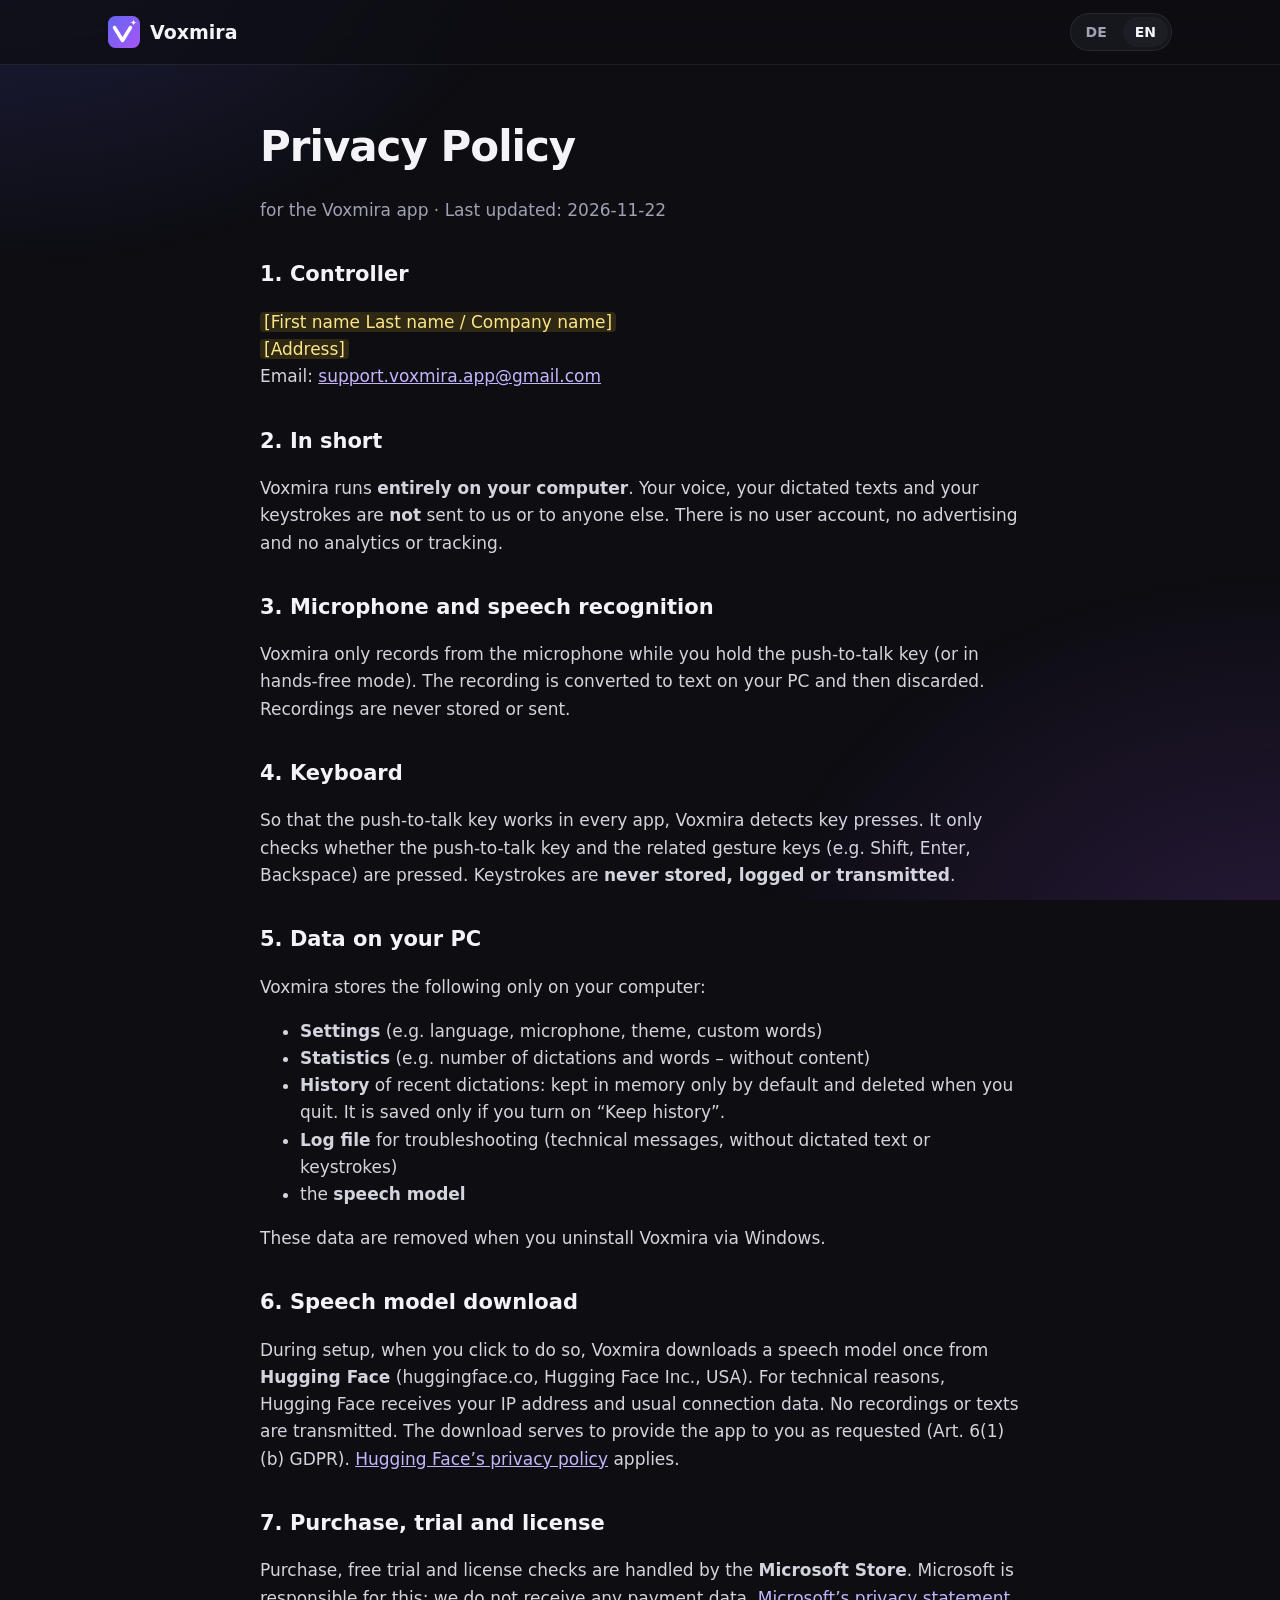
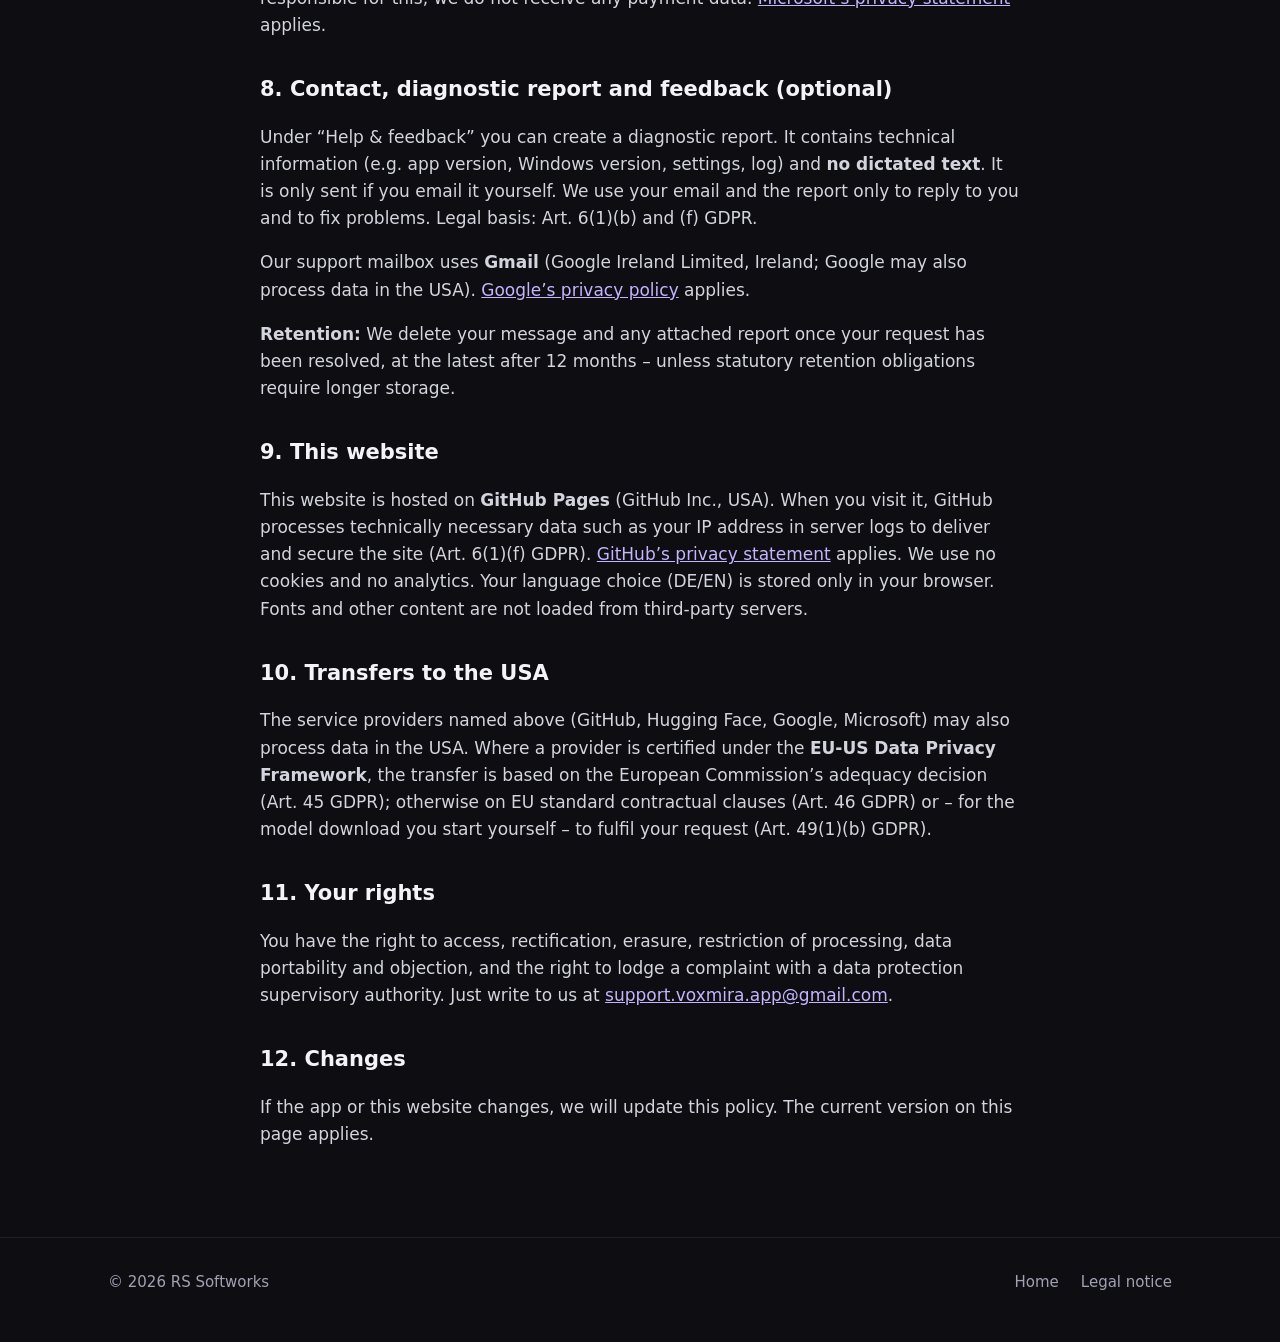
==== commit 73b7a5c8: "Einreichung vorbereitet: Klick-Anleitung, Copyright RS Softworks, Konto-Stand in den Notizen Co-Auth" ====
--- a/datenschutz.html
+++ b/datenschutz.html
@@ -132,7 +132,7 @@
 
 <footer>
   <div class="wrap">
-    <span>© 2026 Voxmira</span>
+    <span>© 2026 RS Softworks</span>
     <nav>
       <a href="./"><span lang="de">Startseite</span><span lang="en">Home</span></a>
       <a href="impressum.html"><span lang="de">Impressum</span><span lang="en">Legal notice</span></a>
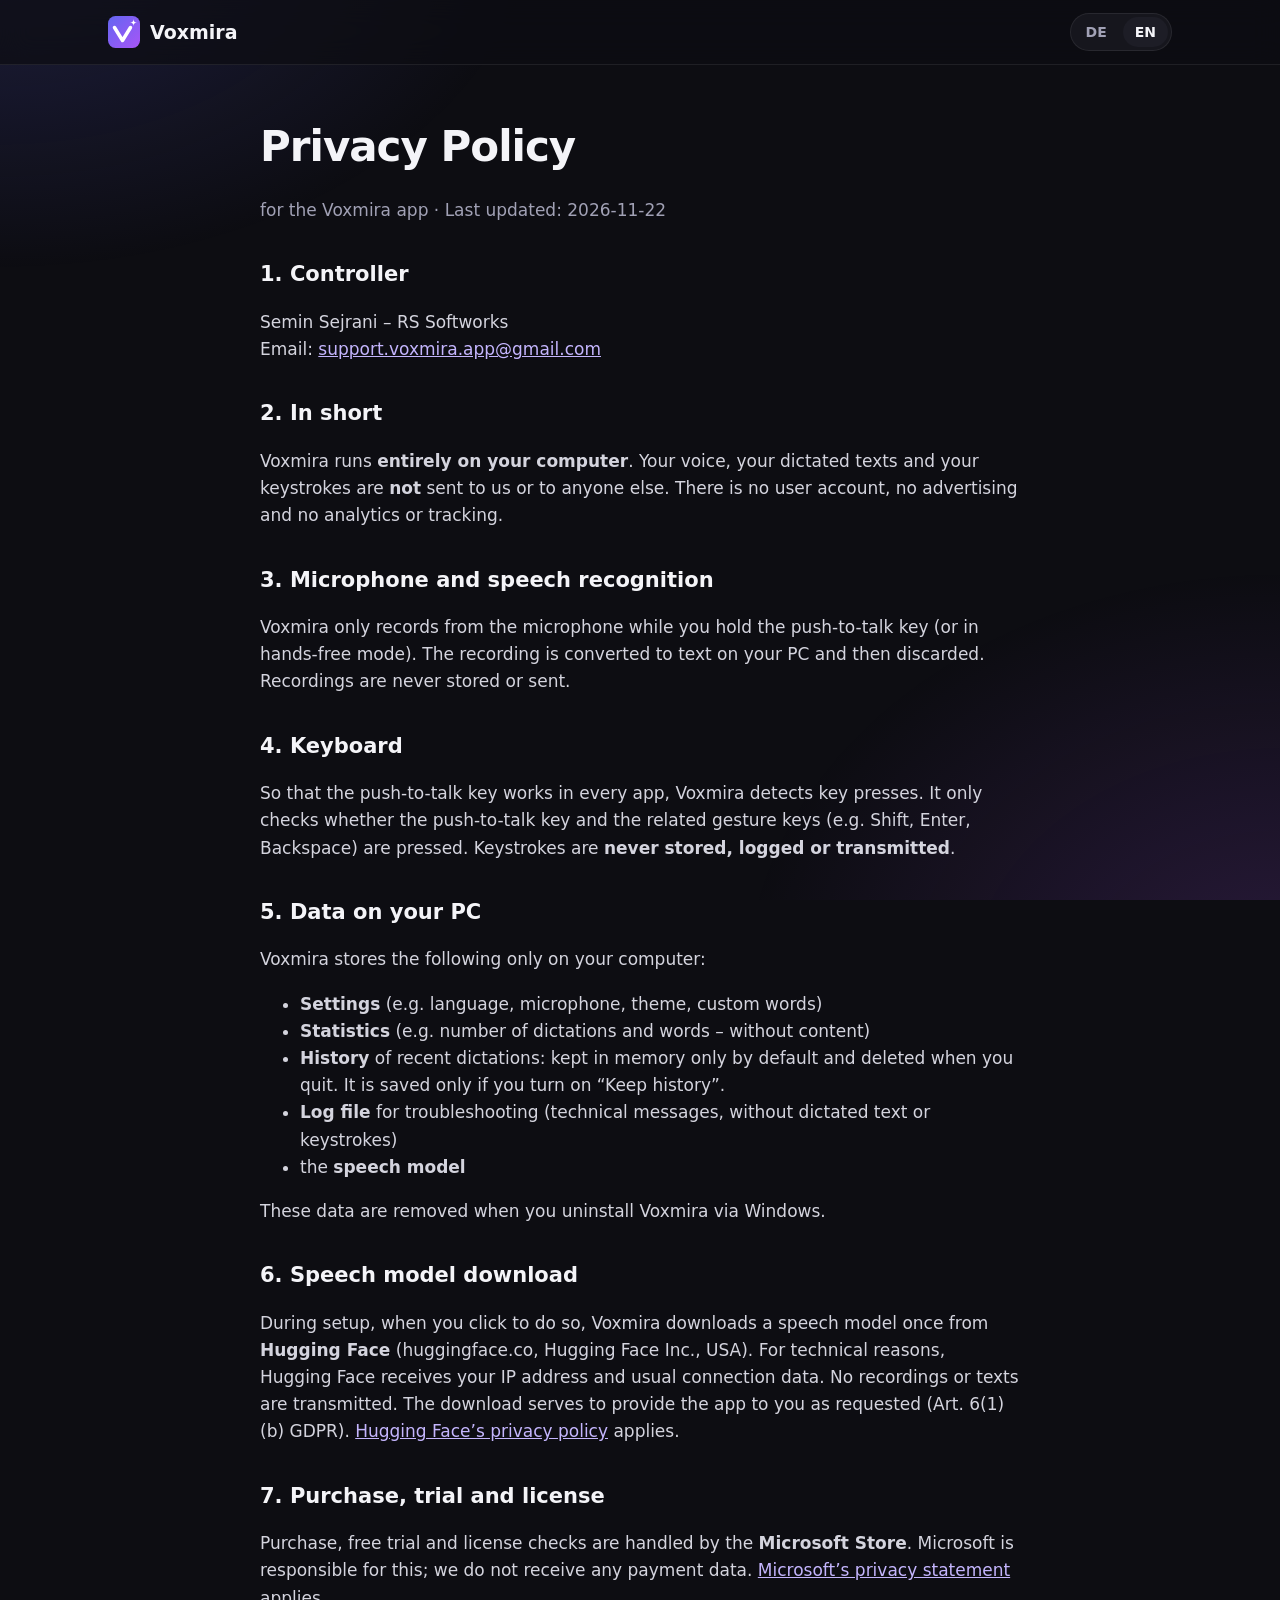
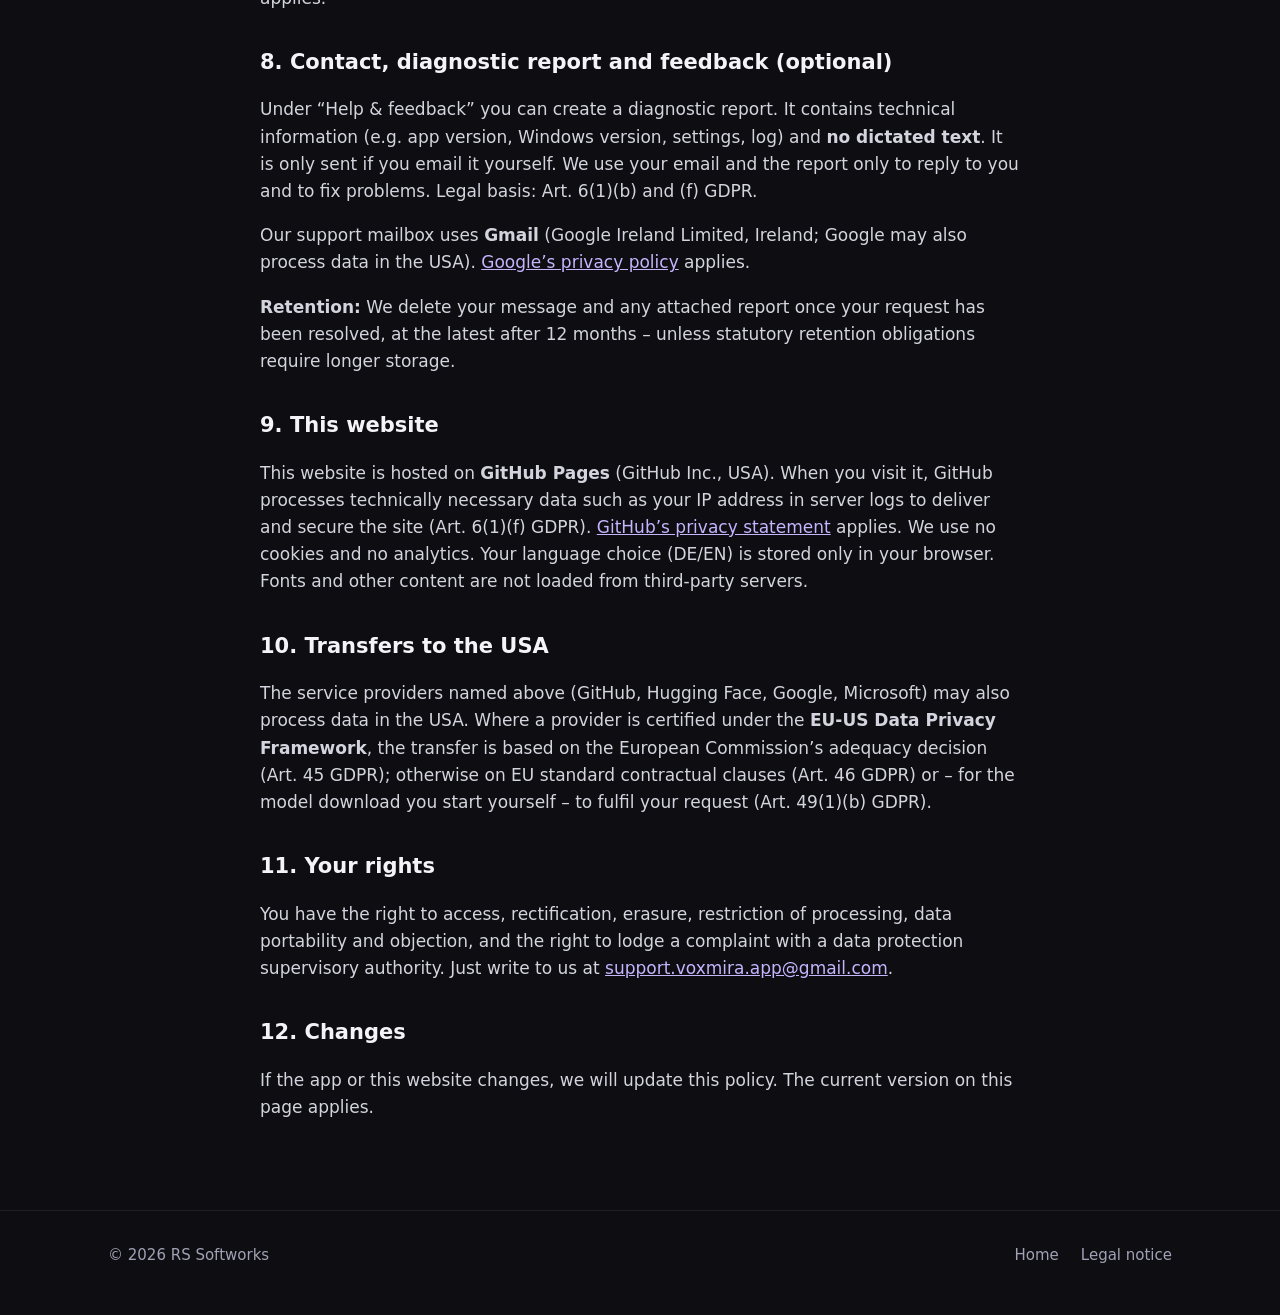
==== commit 68bd39e6: "Datenschutz: Verantwortlicher eingetragen (Anschrift folgt) Co-Authored-By: Claude Opus 5.5 <noreply" ====
--- a/datenschutz.html
+++ b/datenschutz.html
@@ -27,8 +27,8 @@
   <p class="muted">für die App Voxmira · Stand: 22.11.2026</p>
 
   <h2>1. Verantwortlicher</h2>
-  <p><span class="placeholder">[Vorname Nachname / Firmenname]</span><br>
-     <span class="placeholder">[Anschrift]</span><br>
+  <p>Semin Sejrani – RS Softworks<br>
+     <!-- TODO: Anschrift (Dein Impressum) ergänzen, sobald gebucht -->
      E-Mail: <a data-mail></a></p>
 
   <h2>2. Kurz gesagt</h2>
@@ -81,8 +81,8 @@
   <p class="muted">for the Voxmira app · Last updated: 2026-11-22</p>
 
   <h2>1. Controller</h2>
-  <p><span class="placeholder">[First name Last name / Company name]</span><br>
-     <span class="placeholder">[Address]</span><br>
+  <p>Semin Sejrani – RS Softworks<br>
+     <!-- TODO: address (Dein Impressum) once booked -->
      Email: <a data-mail></a></p>
 
   <h2>2. In short</h2>
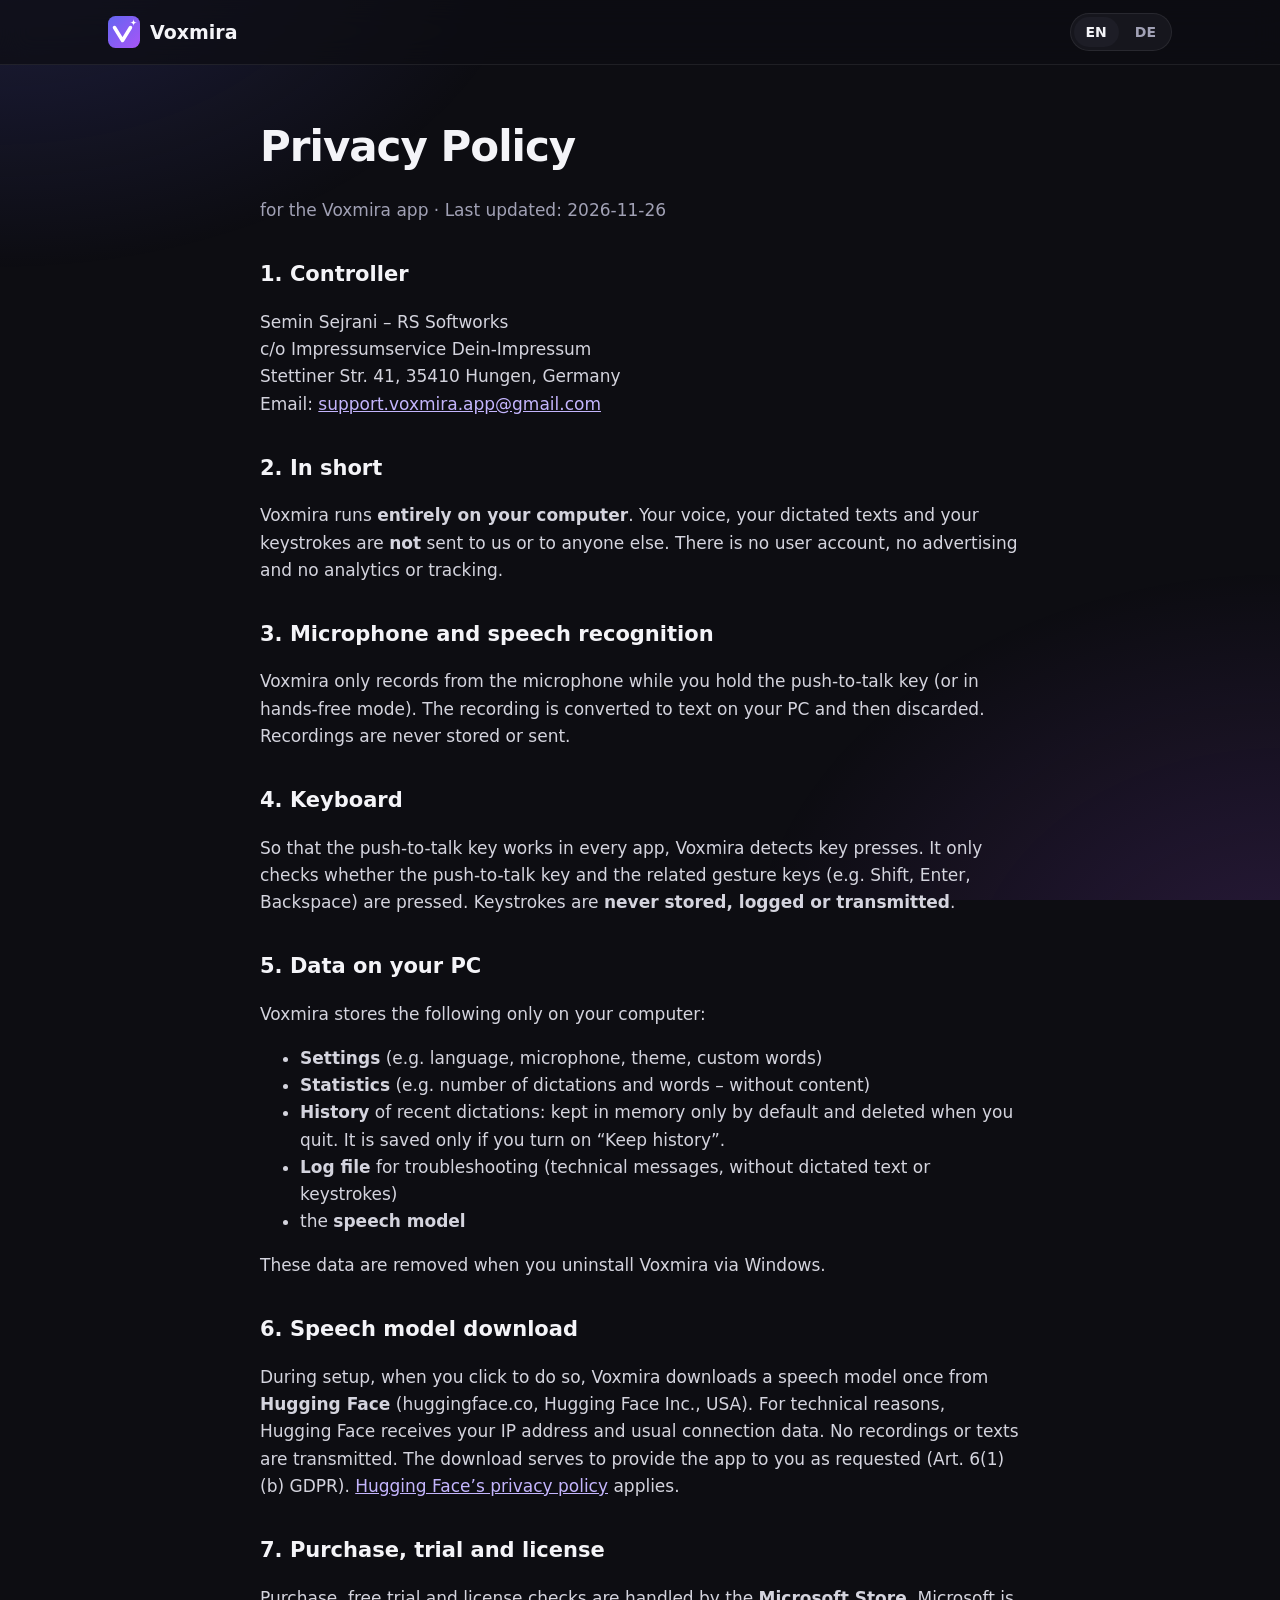
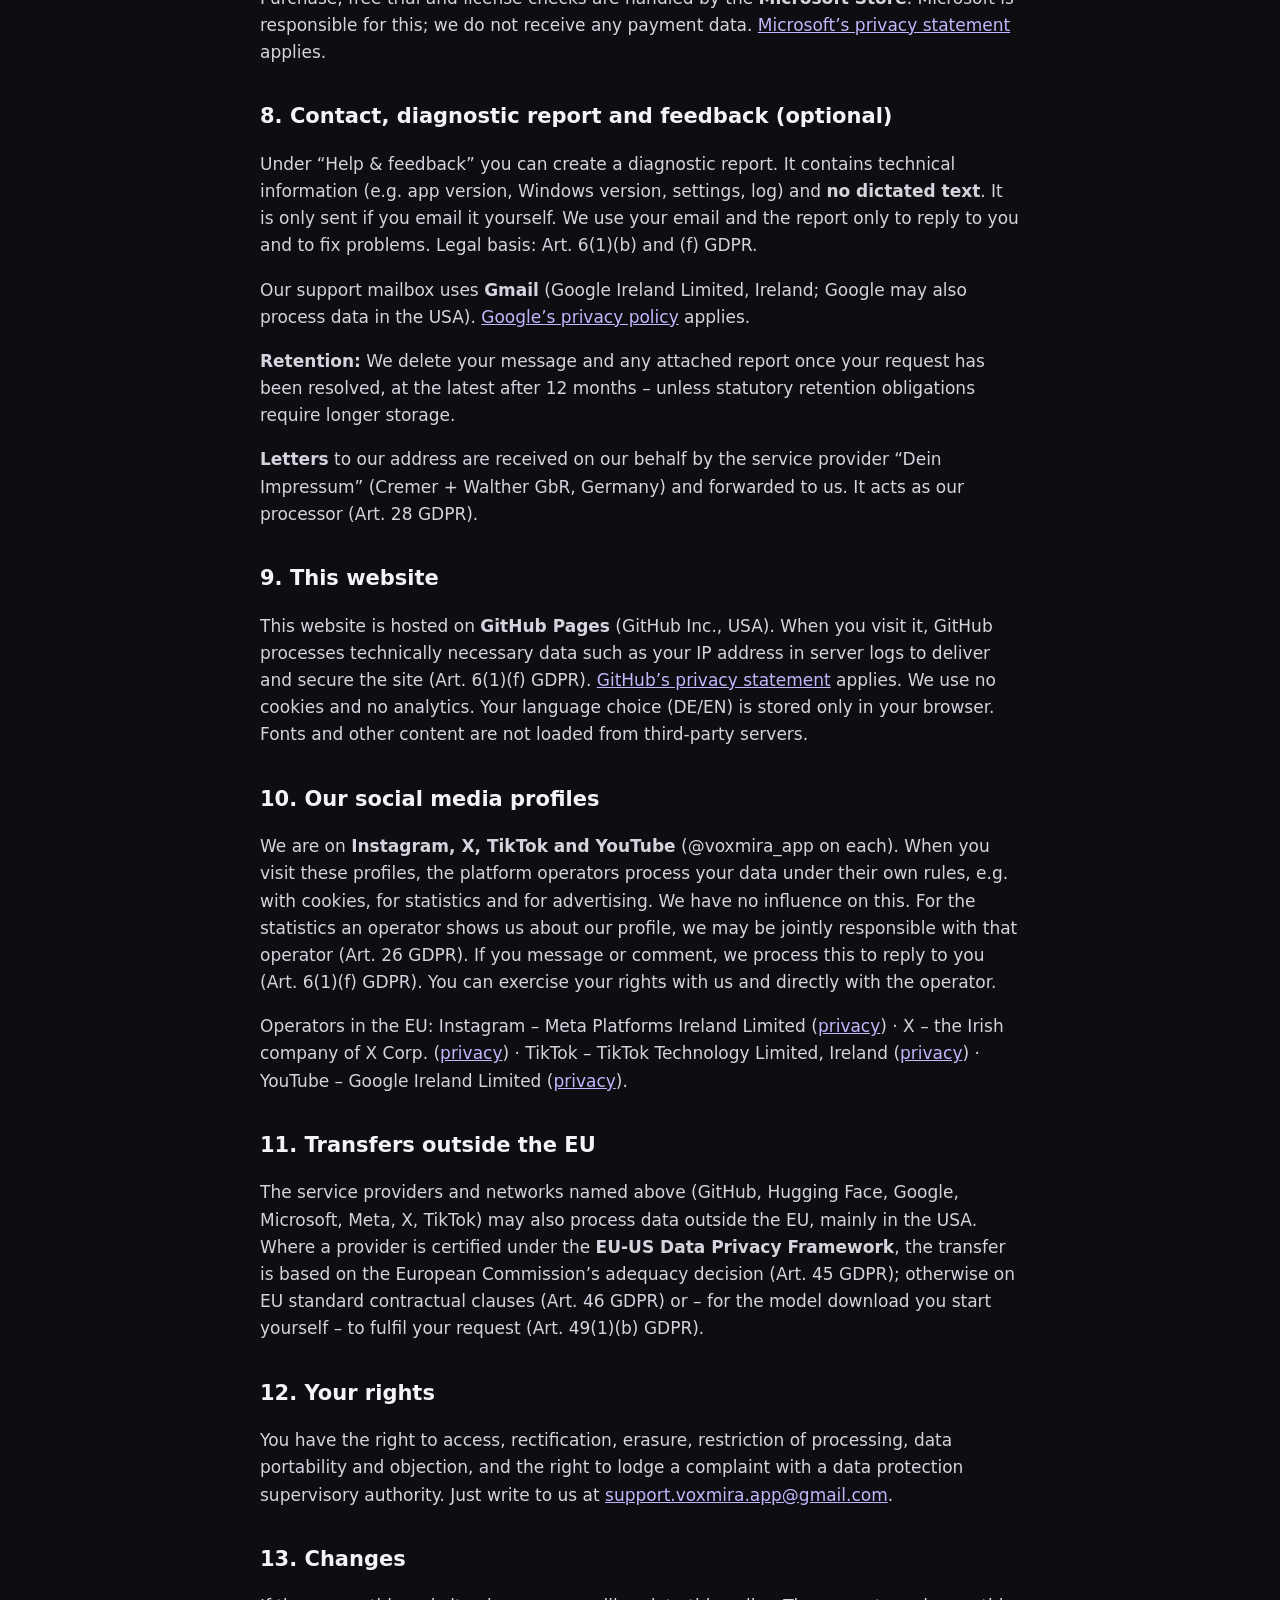
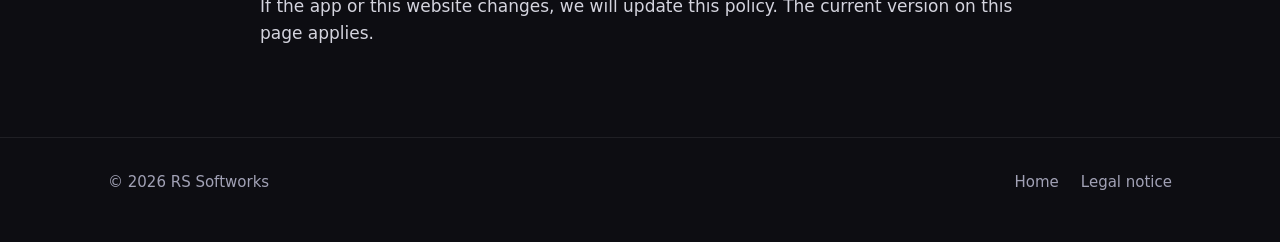
==== commit da4de9f7: "Webseite: Stand 2026-11-26" ====
--- a/datenschutz.html
+++ b/datenschutz.html
@@ -1,21 +1,21 @@
 <!doctype html>
-<html lang="de" data-lang="de">
+<html lang="en" data-lang="en">
 <head>
 <meta charset="utf-8">
 <meta name="viewport" content="width=device-width, initial-scale=1">
-<title>Voxmira – Datenschutz</title>
+<title>Voxmira – Privacy / Datenschutz</title>
 <meta name="robots" content="noindex">
 <link rel="icon" href="logo.svg" type="image/svg+xml">
 <link rel="stylesheet" href="style.css?v=5">
-<script src="config.js?v=5"></script>
+<script src="config.js?v=6"></script>
 </head>
 <body>
 <header class="top">
   <div class="wrap">
     <a class="brand" href="./"><img src="logo.svg" alt="">Voxmira</a>
     <div class="langs" role="group" aria-label="Sprache / Language">
+      <button data-l="en" onclick="setLang('en')">EN</button>
       <button data-l="de" onclick="setLang('de')">DE</button>
-      <button data-l="en" onclick="setLang('en')">EN</button>
     </div>
   </div>
 </header>
@@ -24,12 +24,13 @@
 <!-- ===================== DEUTSCH ===================== -->
 <article class="doc" lang="de">
   <h1>Datenschutzerklärung</h1>
-  <p class="muted">für die App Voxmira · Stand: 22.11.2026</p>
+  <p class="muted">für die App Voxmira · Stand: 26.11.2026</p>
 
   <h2>1. Verantwortlicher</h2>
   <p>Semin Sejrani – RS Softworks<br>
-     <!-- TODO: Anschrift (Dein Impressum) ergänzen, sobald gebucht -->
-     E-Mail: <a data-mail></a></p>
+     c/o Impressumservice Dein-Impressum<br>
+     Stettiner Str. 41, 35410 Hungen, Deutschland<br>
+     E-Mail: <a data-mail href="mailto:support.voxmira.app@gmail.com">support.voxmira.app@gmail.com</a></p>
 
   <h2>2. Kurz gesagt</h2>
   <p>Voxmira arbeitet <b>vollständig auf deinem Computer</b>. Deine Stimme, deine diktierten Texte und deine Tastatureingaben werden <b>nicht</b> an uns oder an Dritte übertragen. Es gibt kein Benutzerkonto, keine Werbung, keine Analyse- oder Tracking-Dienste.</p>
@@ -61,29 +62,35 @@
   <p>Unter „Hilfe &amp; Feedback“ kannst du einen Analysebericht erstellen. Er enthält technische Angaben (z. B. App-Version, Windows-Version, Einstellungen, Protokoll) und <b>keine diktierten Texte</b>. Der Bericht wird nur verschickt, wenn du ihn selbst per E-Mail sendest. Wir nutzen deine E-Mail und den Bericht nur, um dir zu antworten und Fehler zu beheben. Rechtsgrundlage ist Art. 6 Abs. 1 lit. b und f DSGVO.</p>
   <p>Für unser Support-Postfach nutzen wir <b>Gmail</b> (Google Ireland Limited, Irland; Google kann Daten auch in den USA verarbeiten). Es gilt die <a href="https://policies.google.com/privacy?hl=de" rel="noopener">Datenschutzerklärung von Google</a>.</p>
   <p><b>Speicherdauer:</b> Wir löschen deine Nachricht und einen mitgeschickten Bericht, sobald dein Anliegen erledigt ist, spätestens nach 12 Monaten – es sei denn, gesetzliche Aufbewahrungspflichten verlangen eine längere Speicherung.</p>
+  <p><b>Briefe</b> an unsere Anschrift nimmt der Dienstleister „Dein Impressum“ (Cremer + Walther GbR, Deutschland) für uns entgegen und leitet sie an uns weiter. Er handelt dabei in unserem Auftrag (Art. 28 DSGVO).</p>
 
   <h2>9. Diese Webseite</h2>
   <p>Diese Webseite wird über <b>GitHub Pages</b> (GitHub Inc., USA) bereitgestellt. Beim Aufruf verarbeitet GitHub technisch notwendige Daten wie deine IP-Adresse in Server-Protokollen, um die Seite auszuliefern und abzusichern (Art. 6 Abs. 1 lit. f DSGVO). Es gilt die <a href="https://docs.github.com/de/site-policy/privacy-policies/github-general-privacy-statement" rel="noopener">Datenschutzerklärung von GitHub</a>. Wir setzen keine Cookies und keine Analyse-Werkzeuge ein. Deine Sprachwahl (DE/EN) wird nur in deinem Browser gespeichert. Schriften und andere Inhalte werden nicht von fremden Servern nachgeladen.</p>
 
-  <h2>10. Übermittlung in die USA</h2>
-  <p>Die oben genannten Dienstleister (GitHub, Hugging Face, Google, Microsoft) können Daten auch in den USA verarbeiten. Soweit ein Anbieter nach dem <b>EU-US Data Privacy Framework</b> zertifiziert ist, erfolgt die Übermittlung auf Grundlage des Angemessenheitsbeschlusses der EU-Kommission (Art. 45 DSGVO), ansonsten auf Grundlage von EU-Standardvertragsklauseln (Art. 46 DSGVO) bzw. – beim Modell-Download, den du selbst anstößt – zur Erfüllung deiner Anfrage (Art. 49 Abs. 1 lit. b DSGVO).</p>
+  <h2>10. Unsere Profile in sozialen Netzwerken</h2>
+  <p>Wir sind auf <b>Instagram, X, TikTok und YouTube</b> vertreten (jeweils @voxmira_app). Wenn du diese Profile aufrufst, verarbeiten die Betreiber deine Daten nach ihren eigenen Regeln, z. B. mit Cookies, für Statistiken und für Werbung. Darauf haben wir keinen Einfluss. Für die Statistiken, die uns ein Betreiber über unser Profil anzeigt, können wir gemeinsam mit ihm verantwortlich sein (Art. 26 DSGVO). Wenn du uns dort schreibst oder kommentierst, verarbeiten wir das, um dir zu antworten (Art. 6 Abs. 1 lit. f DSGVO). Deine Rechte kannst du bei uns und direkt beim jeweiligen Betreiber geltend machen.</p>
+  <p>Betreiber in der EU: Instagram – Meta Platforms Ireland Limited (<a href="https://privacycenter.instagram.com/policy" rel="noopener">Datenschutz</a>) · X – die irische Gesellschaft von X Corp. (<a href="https://x.com/privacy" rel="noopener">Datenschutz</a>) · TikTok – TikTok Technology Limited, Irland (<a href="https://www.tiktok.com/legal/privacy-policy-eea" rel="noopener">Datenschutz</a>) · YouTube – Google Ireland Limited (<a href="https://policies.google.com/privacy?hl=de" rel="noopener">Datenschutz</a>).</p>
 
-  <h2>11. Deine Rechte</h2>
-  <p>Du hast das Recht auf Auskunft, Berichtigung, Löschung, Einschränkung der Verarbeitung, Datenübertragbarkeit und Widerspruch sowie das Recht, dich bei einer Datenschutz-Aufsichtsbehörde zu beschweren. Schreib uns dazu einfach an <a data-mail></a>.</p>
+  <h2>11. Übermittlung in Länder außerhalb der EU</h2>
+  <p>Die oben genannten Dienstleister und Netzwerke (GitHub, Hugging Face, Google, Microsoft, Meta, X, TikTok) können Daten auch außerhalb der EU verarbeiten, vor allem in den USA. Soweit ein Anbieter nach dem <b>EU-US Data Privacy Framework</b> zertifiziert ist, erfolgt die Übermittlung auf Grundlage des Angemessenheitsbeschlusses der EU-Kommission (Art. 45 DSGVO), ansonsten auf Grundlage von EU-Standardvertragsklauseln (Art. 46 DSGVO) bzw. – beim Modell-Download, den du selbst anstößt – zur Erfüllung deiner Anfrage (Art. 49 Abs. 1 lit. b DSGVO).</p>
 
-  <h2>12. Änderungen</h2>
+  <h2>12. Deine Rechte</h2>
+  <p>Du hast das Recht auf Auskunft, Berichtigung, Löschung, Einschränkung der Verarbeitung, Datenübertragbarkeit und Widerspruch sowie das Recht, dich bei einer Datenschutz-Aufsichtsbehörde zu beschweren. Schreib uns dazu einfach an <a data-mail href="mailto:support.voxmira.app@gmail.com">support.voxmira.app@gmail.com</a>.</p>
+
+  <h2>13. Änderungen</h2>
   <p>Wenn sich die App oder diese Webseite ändert, passen wir diese Erklärung an. Es gilt die jeweils aktuelle Fassung auf dieser Seite.</p>
 </article>
 
 <!-- ===================== ENGLISH ===================== -->
 <article class="doc" lang="en">
   <h1>Privacy Policy</h1>
-  <p class="muted">for the Voxmira app · Last updated: 2026-11-22</p>
+  <p class="muted">for the Voxmira app · Last updated: 2026-11-26</p>
 
   <h2>1. Controller</h2>
   <p>Semin Sejrani – RS Softworks<br>
-     <!-- TODO: address (Dein Impressum) once booked -->
-     Email: <a data-mail></a></p>
+     c/o Impressumservice Dein-Impressum<br>
+     Stettiner Str. 41, 35410 Hungen, Germany<br>
+     Email: <a data-mail href="mailto:support.voxmira.app@gmail.com">support.voxmira.app@gmail.com</a></p>
 
   <h2>2. In short</h2>
   <p>Voxmira runs <b>entirely on your computer</b>. Your voice, your dictated texts and your keystrokes are <b>not</b> sent to us or to anyone else. There is no user account, no advertising and no analytics or tracking.</p>
@@ -115,17 +122,22 @@
   <p>Under “Help &amp; feedback” you can create a diagnostic report. It contains technical information (e.g. app version, Windows version, settings, log) and <b>no dictated text</b>. It is only sent if you email it yourself. We use your email and the report only to reply to you and to fix problems. Legal basis: Art. 6(1)(b) and (f) GDPR.</p>
   <p>Our support mailbox uses <b>Gmail</b> (Google Ireland Limited, Ireland; Google may also process data in the USA). <a href="https://policies.google.com/privacy?hl=en" rel="noopener">Google’s privacy policy</a> applies.</p>
   <p><b>Retention:</b> We delete your message and any attached report once your request has been resolved, at the latest after 12 months – unless statutory retention obligations require longer storage.</p>
+  <p><b>Letters</b> to our address are received on our behalf by the service provider “Dein Impressum” (Cremer + Walther GbR, Germany) and forwarded to us. It acts as our processor (Art. 28 GDPR).</p>
 
   <h2>9. This website</h2>
   <p>This website is hosted on <b>GitHub Pages</b> (GitHub Inc., USA). When you visit it, GitHub processes technically necessary data such as your IP address in server logs to deliver and secure the site (Art. 6(1)(f) GDPR). <a href="https://docs.github.com/en/site-policy/privacy-policies/github-general-privacy-statement" rel="noopener">GitHub’s privacy statement</a> applies. We use no cookies and no analytics. Your language choice (DE/EN) is stored only in your browser. Fonts and other content are not loaded from third-party servers.</p>
 
-  <h2>10. Transfers to the USA</h2>
-  <p>The service providers named above (GitHub, Hugging Face, Google, Microsoft) may also process data in the USA. Where a provider is certified under the <b>EU-US Data Privacy Framework</b>, the transfer is based on the European Commission’s adequacy decision (Art. 45 GDPR); otherwise on EU standard contractual clauses (Art. 46 GDPR) or – for the model download you start yourself – to fulfil your request (Art. 49(1)(b) GDPR).</p>
+  <h2>10. Our social media profiles</h2>
+  <p>We are on <b>Instagram, X, TikTok and YouTube</b> (@voxmira_app on each). When you visit these profiles, the platform operators process your data under their own rules, e.g. with cookies, for statistics and for advertising. We have no influence on this. For the statistics an operator shows us about our profile, we may be jointly responsible with that operator (Art. 26 GDPR). If you message or comment, we process this to reply to you (Art. 6(1)(f) GDPR). You can exercise your rights with us and directly with the operator.</p>
+  <p>Operators in the EU: Instagram – Meta Platforms Ireland Limited (<a href="https://privacycenter.instagram.com/policy" rel="noopener">privacy</a>) · X – the Irish company of X Corp. (<a href="https://x.com/privacy" rel="noopener">privacy</a>) · TikTok – TikTok Technology Limited, Ireland (<a href="https://www.tiktok.com/legal/privacy-policy-eea" rel="noopener">privacy</a>) · YouTube – Google Ireland Limited (<a href="https://policies.google.com/privacy?hl=en" rel="noopener">privacy</a>).</p>
 
-  <h2>11. Your rights</h2>
-  <p>You have the right to access, rectification, erasure, restriction of processing, data portability and objection, and the right to lodge a complaint with a data protection supervisory authority. Just write to us at <a data-mail></a>.</p>
+  <h2>11. Transfers outside the EU</h2>
+  <p>The service providers and networks named above (GitHub, Hugging Face, Google, Microsoft, Meta, X, TikTok) may also process data outside the EU, mainly in the USA. Where a provider is certified under the <b>EU-US Data Privacy Framework</b>, the transfer is based on the European Commission’s adequacy decision (Art. 45 GDPR); otherwise on EU standard contractual clauses (Art. 46 GDPR) or – for the model download you start yourself – to fulfil your request (Art. 49(1)(b) GDPR).</p>
 
-  <h2>12. Changes</h2>
+  <h2>12. Your rights</h2>
+  <p>You have the right to access, rectification, erasure, restriction of processing, data portability and objection, and the right to lodge a complaint with a data protection supervisory authority. Just write to us at <a data-mail href="mailto:support.voxmira.app@gmail.com">support.voxmira.app@gmail.com</a>.</p>
+
+  <h2>13. Changes</h2>
   <p>If the app or this website changes, we will update this policy. The current version on this page applies.</p>
 </article>
 </main>
--- a/style.css
+++ b/style.css
@@ -77,13 +77,91 @@
 .hero h1 { font-size: clamp(38px, 7vw, 68px); line-height: 1.05; letter-spacing: -1.5px; margin: 0; font-weight: 750; }
 .hero p.lead { font-size: clamp(18px, 2.4vw, 22px); color: var(--muted); max-width: 640px; margin: 20px auto 32px; }
 
-/* Vorführung: Fenster + Leiste */
-.demo { max-width: 760px; margin: 48px auto 0; text-align: left; }
-.demo .win { background: #f7f7fa; color: #1e1e23; border-radius: var(--radius); overflow: hidden; box-shadow: 0 30px 80px rgba(0, 0, 0, .55); }
-.demo .win .bar { height: 40px; background: #ececf2; display: flex; align-items: center; gap: 8px; padding: 0 16px; font-size: 14px; color: #666; }
-.demo .win .bar i { width: 11px; height: 11px; border-radius: 50%; background: #cfcfd8; display: block; }
-.demo .win .body { padding: 22px 26px; min-height: 130px; font-size: 18px; }
-.caret { display: inline-block; width: 2px; height: 1.1em; background: var(--v1); vertical-align: -3px; animation: blink 1s steps(1) infinite; }
+
+/* Vorführung „So funktioniert Voxmira“ (film.js) */
+.film { max-width: 780px; margin: 48px auto 0; text-align: left; }
+.stage { position: relative; padding: 22px; border-radius: 24px; background: linear-gradient(160deg, rgba(99, 102, 241, .16), rgba(168, 85, 247, .08) 60%, rgba(255, 255, 255, .02)); border: 1px solid var(--border); box-shadow: 0 30px 80px rgba(0, 0, 0, .45); overflow: hidden; }
+.film .vbar { margin: 0 auto 16px; max-width: 560px; }
+.vbar.busy .dot { background: #f59e0b; box-shadow: 0 0 12px rgba(245, 158, 11, .8); animation: pulse .6s ease-in-out infinite alternate; }
+.vbar.en .dot { background: #a855f7; box-shadow: 0 0 14px rgba(168, 85, 247, .95); }
+.vbar.en .lvl i { background: #a855f7; }
+.vbar.done .dot { background: #8b5cf6; box-shadow: none; }
+.vbar.done b { color: #86efac; }
+@keyframes pulse { to { opacity: .45; } }
+
+.chat { position: relative; background: #f7f7fa; color: #1e1e23; border-radius: 18px; overflow: hidden; box-shadow: 0 18px 50px rgba(0, 0, 0, .45); }
+.chead { display: flex; align-items: center; gap: 10px; padding: 10px 16px; background: #ececf2; font-size: 15px; line-height: 1.2; }
+.chead small { display: block; color: #22a35a; font-size: 12px; }
+.av { width: 34px; height: 34px; border-radius: 50%; display: grid; place-items: center; color: #fff; font-weight: 700; background: linear-gradient(135deg, var(--v1), var(--v2)); }
+.cmsgs { height: 200px; padding: 14px 16px 6px; display: flex; flex-direction: column; justify-content: flex-end; gap: 8px; overflow: hidden; }
+.msg { max-width: 78%; padding: 8px 13px; border-radius: 16px; font-size: 15px; line-height: 1.35; animation: msgIn .35s ease; }
+.msg.in { align-self: flex-start; background: #fff; border: 1px solid #e3e3ea; border-bottom-left-radius: 5px; }
+.msg.out { align-self: flex-end; color: #fff; background: linear-gradient(135deg, var(--v1), var(--v2)); border-bottom-right-radius: 5px; }
+@keyframes msgIn { from { opacity: 0; transform: translateY(14px) scale(.96); } }
+.cin { position: relative; display: flex; align-items: center; margin: 8px 12px 12px; min-height: 46px; padding: 8px 46px 8px 16px; background: #fff; border: 1px solid #dcdce4; border-radius: 23px; font-size: 16px; line-height: 1.35; }
+.cin .ph { position: absolute; left: 19px; color: #a0a0ab; pointer-events: none; }
+.cin:has(.itext:not(.empty)) .ph { display: none; }
+.cin .itext.pop { animation: textIn .35s ease; }
+.cin .itext.fly { display: inline-block; transition: transform .4s ease, opacity .4s ease; transform: translateY(-60px); opacity: 0; }
+@keyframes textIn { from { opacity: 0; filter: blur(3px); } }
+.cin .sendb { position: absolute; right: 7px; top: 50%; transform: translateY(-50%); width: 32px; height: 32px; border-radius: 50%; display: grid; place-items: center; color: #fff; font-size: 14px; background: linear-gradient(135deg, var(--v1), var(--v2)); }
+.caret { display: inline-block; width: 2px; height: 1.1em; margin-left: 1px; background: var(--v1); vertical-align: -3px; animation: blink 1s steps(1) infinite; flex: none; }
+
+.fover { position: absolute; inset: 0; display: none; pointer-events: none; }
+.fover.cards { display: flex; flex-wrap: wrap; align-content: center; justify-content: center; gap: 10px; padding: 60px 20px 70px; background: rgba(247, 247, 250, .72); backdrop-filter: blur(2px); }
+.chip { padding: 8px 15px; border-radius: 999px; background: #fff; border: 1px solid #e0e0ea; box-shadow: 0 6px 18px rgba(30, 30, 60, .12); font-size: 15px; font-weight: 600; color: #2c2c3a; animation: msgIn .35s ease; }
+.chip.key { color: #fff; border: 0; background: #1e1e28; }
+@keyframes fadeIn { from { opacity: 0; } }
+@keyframes logoIn { from { opacity: 0; transform: scale(.6); } }
+
+.under { display: flex; align-items: center; justify-content: space-between; gap: 14px; margin-top: 16px; min-height: 48px; }
+.bubble { display: flex; align-items: center; gap: 10px; min-width: 0; padding: 9px 15px; border-radius: 16px; background: rgba(255, 255, 255, .1); border: 1px solid rgba(255, 255, 255, .14); color: #ececf4; font-size: 15px; font-style: italic; opacity: 0; transform: translateY(6px); transition: opacity .25s, transform .25s; }
+.bubble.show { opacity: 1; transform: none; }
+.waves { display: flex; align-items: center; gap: 3px; height: 18px; flex: none; }
+.waves i { width: 3px; height: 6px; border-radius: 2px; background: var(--green); animation: wave .7s ease-in-out infinite alternate; }
+.waves i:nth-child(2) { animation-delay: .15s; }
+.waves i:nth-child(3) { animation-delay: .3s; }
+.waves i:nth-child(4) { animation-delay: .45s; }
+@keyframes wave { to { height: 18px; } }
+.keys { position: relative; display: flex; gap: 6px; flex: none; margin-left: auto; }
+.keys kbd { font-size: 13px; padding: 6px 10px; color: var(--muted); transition: all .12s; }
+.keys kbd.main { min-width: 64px; text-align: center; }
+.keys kbd.on { color: #fff; background: var(--v1); border-color: #a5b4fc; transform: translateY(2px); border-bottom-width: 1px; box-shadow: 0 0 18px rgba(99, 102, 241, .7); }
+.hands { position: absolute; right: 0; bottom: calc(100% + 8px); white-space: nowrap; padding: 4px 11px; border-radius: 999px; background: rgba(34, 197, 94, .18); color: #86efac; font-size: 13px; font-weight: 600; opacity: 0; transition: opacity .25s; }
+.hands.show { opacity: 1; }
+
+.fend { position: absolute; inset: 0; display: none; align-items: center; justify-content: center; gap: 12px; flex-wrap: wrap; background: rgba(13, 13, 18, .55); backdrop-filter: blur(3px); }
+.fend.show { display: flex; }
+.fend #fNext { display: none; }
+.fend.next #fNext { display: inline-flex; }
+.fend.next #fReplay { display: none; }
+.fend button { border: 0; font-family: inherit; }
+
+.subs { text-align: center; min-height: 92px; padding: 18px 8px 0; }
+.subs p { margin: 0; font-size: clamp(19px, 2.6vw, 24px); font-weight: 650; line-height: 1.3; }
+.subs p.pop { animation: textIn .35s ease; }
+.subs small { display: block; margin-top: 6px; color: var(--muted); font-size: 15px; font-style: italic; }
+.fctrl { display: flex; align-items: center; gap: 12px; max-width: 360px; margin: 4px auto 0; }
+.segs { flex: 1; display: flex; gap: 6px; }
+.segs button { flex: 1; height: 18px; padding: 7px 0; border: 0; cursor: pointer; background: linear-gradient(rgba(255, 255, 255, .14), rgba(255, 255, 255, .14)) center / 100% 4px no-repeat; }
+.segs button i { display: block; height: 4px; width: 0; border-radius: 2px; background: linear-gradient(90deg, var(--v1), var(--v2)); }
+
+@media (max-width: 560px) {
+  .stage { padding: 14px; border-radius: 18px; }
+  .film .vbar { height: 44px; font-size: 14px; gap: 9px; padding: 0 13px; }
+  .film .vbar .lvl { width: 40px; }
+  .cmsgs { height: 210px; }
+  .msg { font-size: 14px; max-width: 88%; }
+  .cin { font-size: 15px; }
+  .under { flex-direction: column-reverse; align-items: stretch; gap: 10px; }
+  .bubble { font-size: 14px; }
+  .keys { margin: 0 auto; }
+  .keys kbd { font-size: 12px; padding: 5px 8px; }
+  .hands { right: 50%; transform: translateX(50%); }
+}
+@media (prefers-reduced-motion: reduce) {
+  .film *, .film *::before { animation: none !important; transition: none !important; }
+}
 @keyframes blink { 50% { opacity: 0; } }
 .vbar { display: flex; align-items: center; gap: 12px; margin-top: 18px; height: 50px; padding: 0 18px; border-radius: 14px; background: rgba(28, 28, 30, .96); box-shadow: 0 16px 40px rgba(0, 0, 0, .5), 0 0 0 1px var(--border); font-size: 16px; transition: opacity .3s; }
 .vbar .dot { width: 11px; height: 11px; border-radius: 50%; background: var(--green); box-shadow: 0 0 12px rgba(34, 197, 94, .8); flex: none; }
@@ -142,3 +220,25 @@
 .doc .muted { color: var(--muted); }
 .doc code { background: var(--surface-2); padding: 1px 6px; border-radius: 6px; font-size: .92em; }
 .placeholder { background: rgba(250, 204, 21, .14); color: #fde68a; padding: 0 4px; border-radius: 4px; }
+
+/* Vorführung: Mira schreibt … / Senden-Knopf */
+.msg.typing { display: flex; gap: 4px; padding: 12px 14px; }
+.msg.typing i { width: 7px; height: 7px; border-radius: 50%; background: #a0a0ab; animation: typing 1s ease-in-out infinite; }
+.msg.typing i:nth-child(2) { animation-delay: .15s; }
+.msg.typing i:nth-child(3) { animation-delay: .3s; }
+@keyframes typing { 50% { transform: translateY(-4px); opacity: .5; } }
+.cin .sendb { transition: transform .15s, box-shadow .15s; }
+.cin .sendb.on { transform: translateY(-50%) scale(.85); box-shadow: 0 0 0 6px rgba(99, 102, 241, .25); }
+
+/* Vorführung: Schluss – Bühne bleibt sichtbar, wird weichgezeichnet, Logo + Spruch blenden ein */
+.fover.cards { transition: opacity .5s ease; }
+.fover.out { opacity: 0; }
+.flogo { position: absolute; inset: 0; z-index: 2; display: flex; flex-direction: column; align-items: center; justify-content: center; gap: 6px; padding: 20px; text-align: center; pointer-events: none; opacity: 0; background: rgba(13, 13, 18, 0); -webkit-backdrop-filter: blur(0); backdrop-filter: blur(0); transition: opacity .6s ease, background .9s ease, backdrop-filter .9s ease, -webkit-backdrop-filter .9s ease; }
+.flogo.show { opacity: 1; background: rgba(13, 13, 18, .74); -webkit-backdrop-filter: blur(18px); backdrop-filter: blur(18px); }
+.flogo img, .flogo b, .flogo p { opacity: 0; transform: translateY(10px); transition: opacity .7s ease, transform .7s ease; }
+.flogo img { width: 72px; height: 72px; margin-bottom: 8px; }
+.flogo b { font-size: 30px; font-weight: 700; letter-spacing: -.5px; color: #fff; }
+.flogo p { margin: 4px 0 0; font-size: clamp(20px, 3.4vw, 30px); font-weight: 700; letter-spacing: -.6px; line-height: 1.2; color: #fff; }
+.flogo.show img { opacity: 1; transform: none; transition-delay: .45s; }
+.flogo.show b { opacity: 1; transform: none; transition-delay: .7s; }
+.flogo.show p { opacity: 1; transform: none; transition-delay: 1.3s; }
